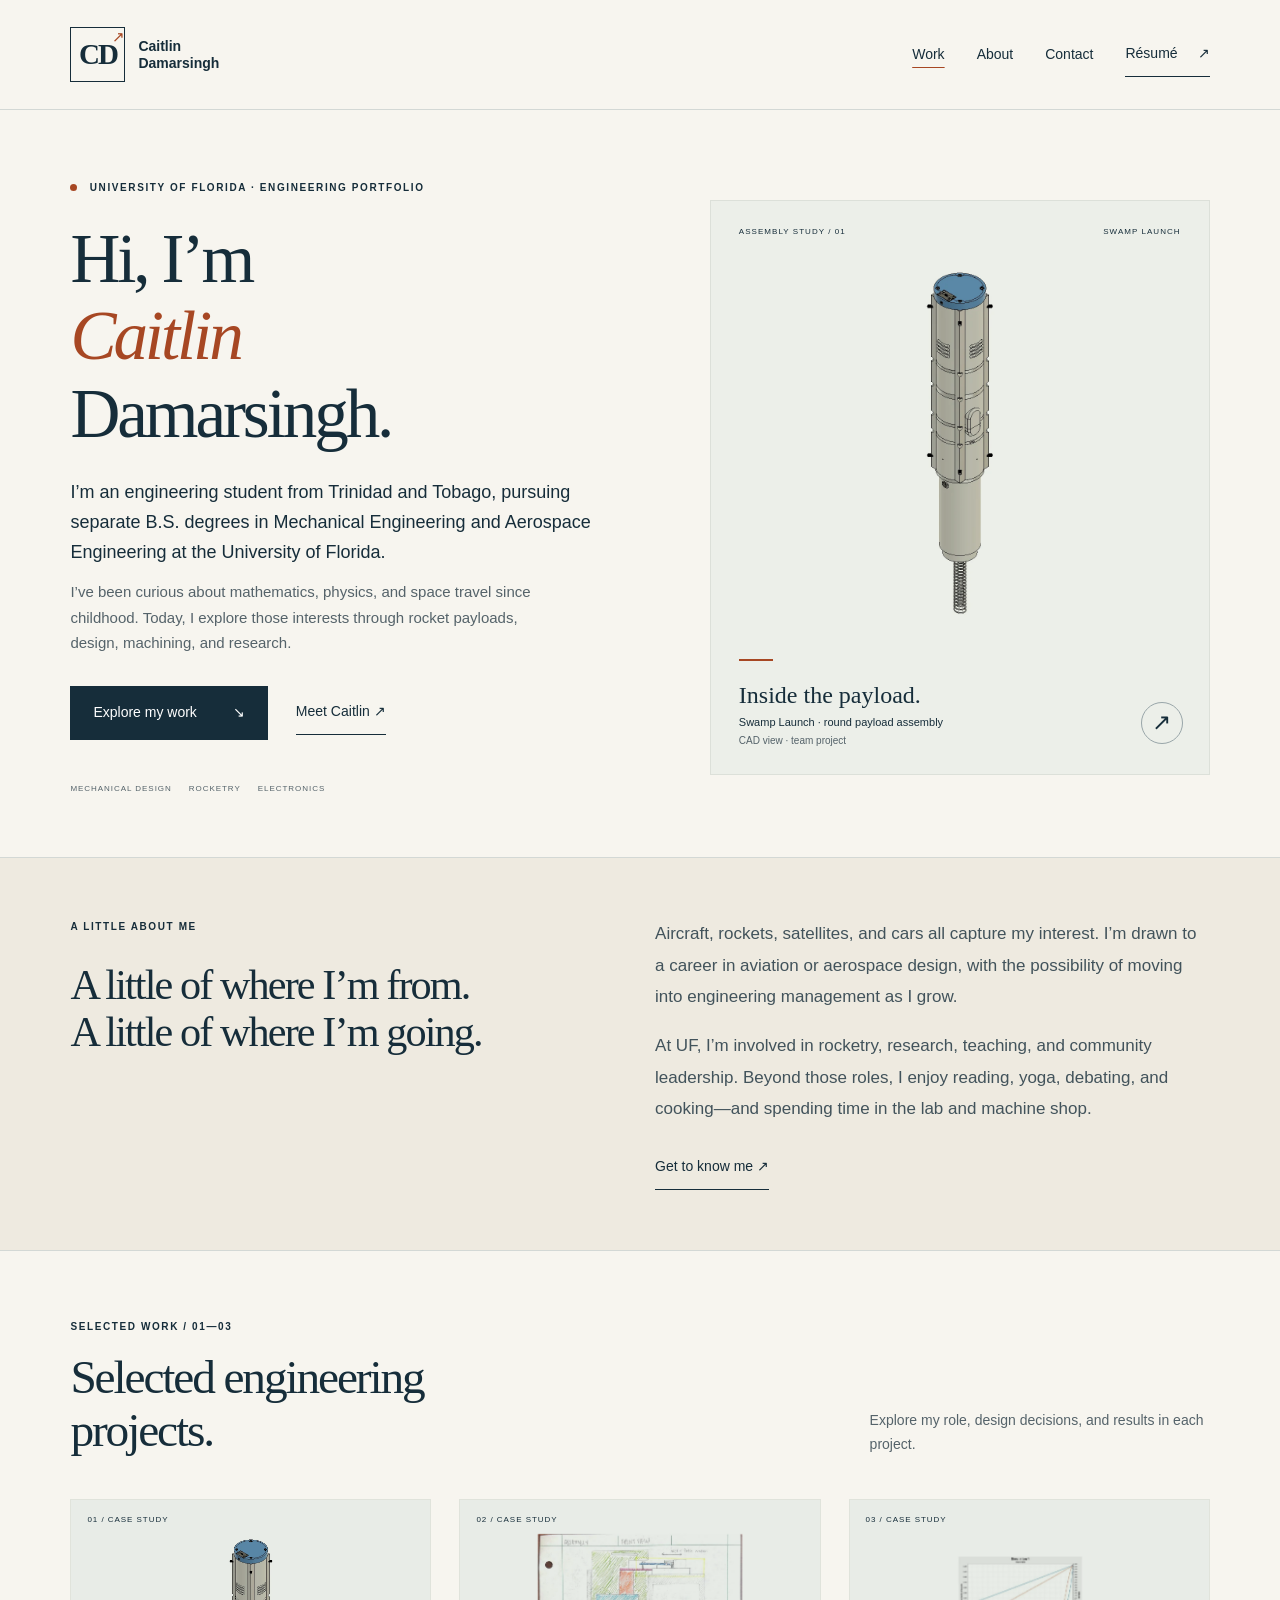
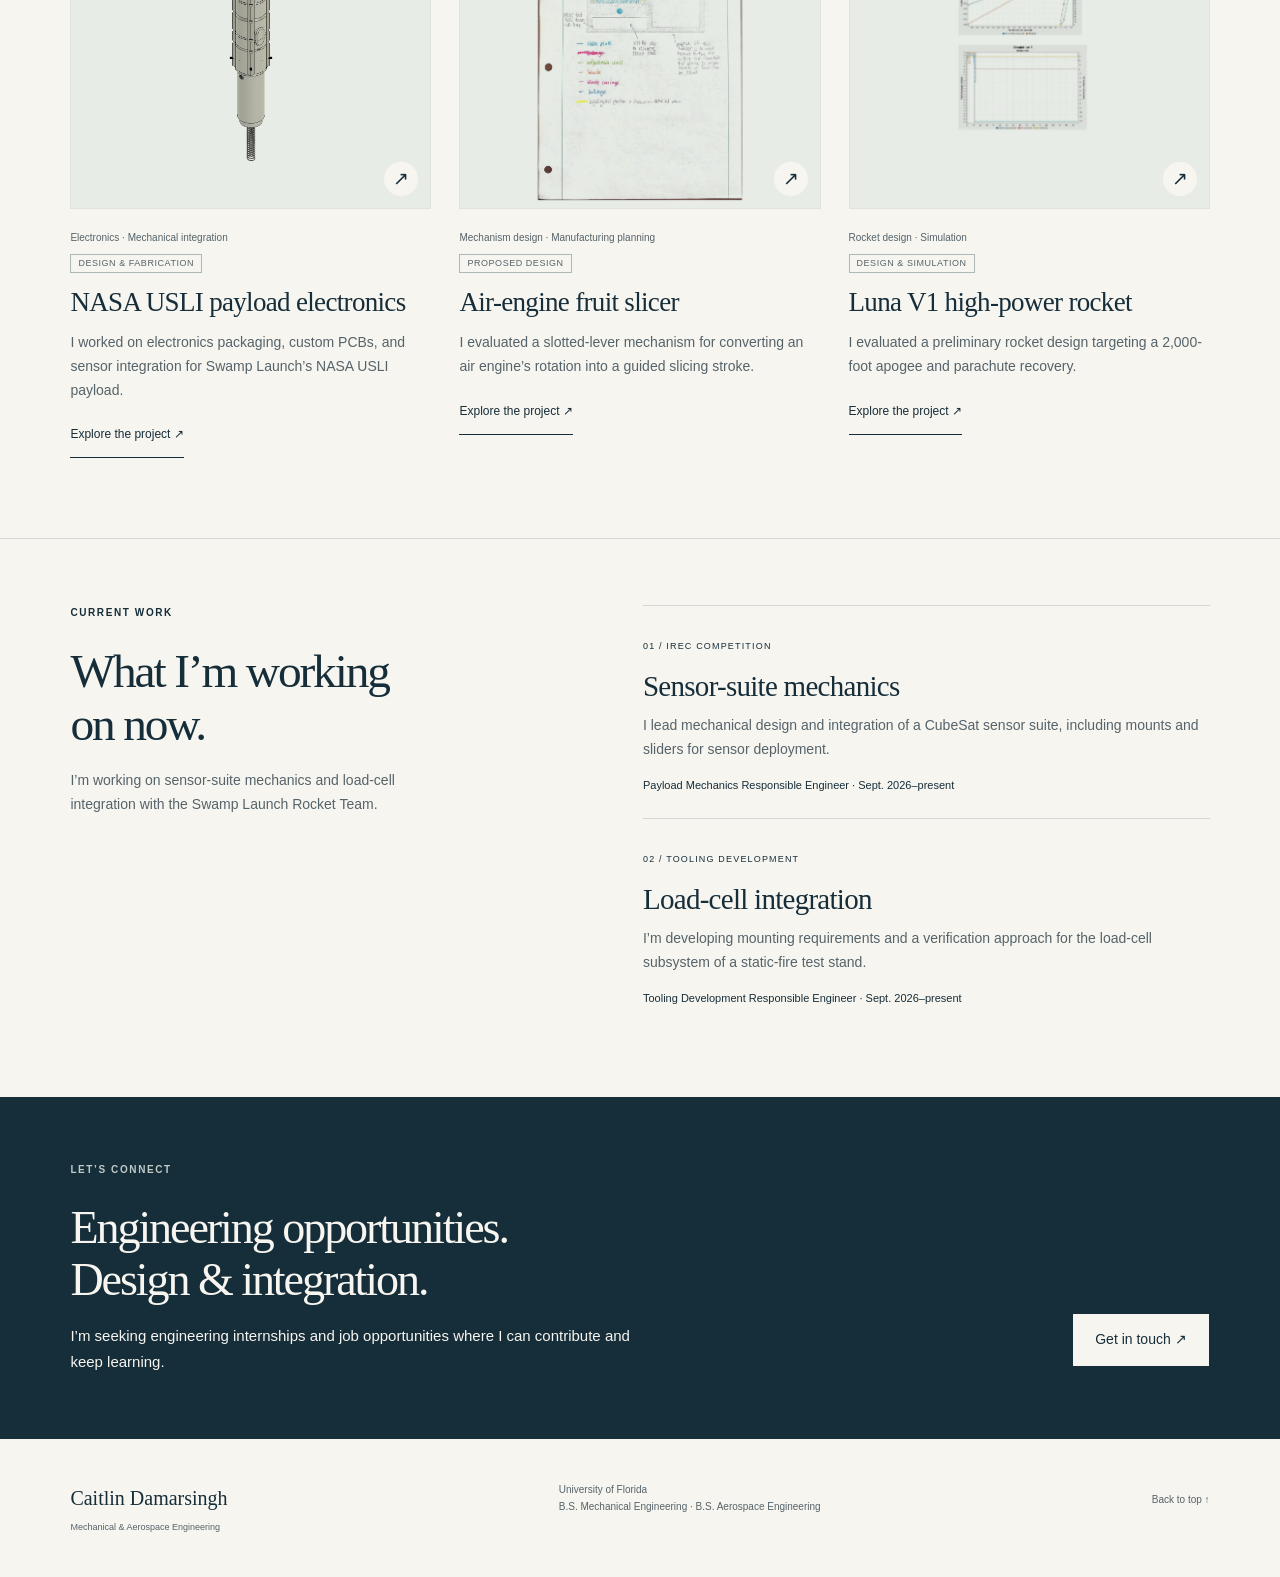
==== index.html @ f9fec730 "Publish Caitlin Damarsingh engineering portfolio" ====
<!doctype html><html lang="en"><head><meta charset="utf-8"><meta name="viewport" content="width=device-width,initial-scale=1"><meta name="description" content="Caitlin Damarsingh — University of Florida student pursuing separate B.S. degrees in Mechanical Engineering and Aerospace Engineering. Explore engineering projects and design work."><meta name="robots" content="index,follow"><title>Engineering portfolio · Caitlin Damarsingh</title><link rel="icon" href="favicon.svg" type="image/svg+xml"><link rel="stylesheet" href="styles.css"><script src="script.js" defer></script></head><body><a class="skip" href="#main">Skip to content</a><header><a class="brand" href="index.html" aria-label="Caitlin Damarsingh home"><span class="monogram">CD<span>↗</span></span><span>Caitlin<br>Damarsingh</span></a><nav aria-label="Main navigation"><a href="index.html#work" aria-current="page" >Work</a><a href="about.html" >About</a><a href="about.html#contact" >Contact</a><a class="nav-resume" href="resume.html">Résumé <span aria-hidden="true">↗</span></a></nav></header><main id="main"><section class="hero" id="top"><div class="hero-copy"><p class="eyebrow"><span class="orange-dot"></span> UNIVERSITY OF FLORIDA · ENGINEERING PORTFOLIO</p><h1>Hi, I’m<br><em>Caitlin</em><br>Damarsingh.</h1><p class="intro">I’m an engineering student from Trinidad and Tobago, pursuing separate B.S. degrees in Mechanical Engineering and Aerospace Engineering at the University of Florida.</p><p class="hero-sub">I’ve been curious about mathematics, physics, and space travel since childhood. Today, I explore those interests through rocket payloads, design, machining, and research.</p><div class="actions"><a class="button" href="#work">Explore my work <span aria-hidden="true">↘</span></a><a class="text-link" href="about.html">Meet Caitlin ↗</a></div><div class="hero-tags"><span>MECHANICAL DESIGN</span><span>ROCKETRY</span><span>ELECTRONICS</span></div></div><figure class="hero-figure"><div class="figure-heading"><span>ASSEMBLY STUDY / 01</span><span>SWAMP LAUNCH</span></div><img src="assets/payload.webp" alt="CAD view of Swamp Launch’s round payload assembly" class="" loading="eager" decoding="async"><figcaption><span class="figure-rule"></span><strong>Inside the payload.</strong><br>Swamp Launch · round payload assembly<br><small>CAD view · team project</small></figcaption><a href="projects/payload-electronics.html" class="figure-link" aria-label="Explore payload electronics">↗</a></figure></section><section class="personal-intro"><div><p class="eyebrow">A LITTLE ABOUT ME</p><h2>A little of where I’m from.<br>A little of where I’m going.</h2></div><div><p>Aircraft, rockets, satellites, and cars all capture my interest. I’m drawn to a career in aviation or aerospace design, with the possibility of moving into engineering management as I grow.</p><p>At UF, I’m involved in rocketry, research, teaching, and community leadership. Beyond those roles, I enjoy reading, yoga, debating, and cooking—and spending time in the lab and machine shop.</p><a class="text-link" href="about.html">Get to know me ↗</a></div></section><section id="work" class="work-section"><div class="section-heading"><div><p class="eyebrow">SELECTED WORK / 01—03</p><h2>Selected engineering<br>projects.</h2></div><p>Explore my role, design decisions, and results in each project.</p></div><div class="project-grid"><article class="project-card"><a class="project-image payload-electronics" href="projects/payload-electronics.html"><img src="assets/payload.webp" alt="CAD view of Swamp Launch’s round payload assembly" class="" loading="lazy" decoding="async"><span class="image-index">01 / CASE STUDY</span><span class="circle-arrow" aria-hidden="true">↗</span></a><div class="card-meta"><span>Electronics · Mechanical integration</span><span class="status">Design &amp; fabrication</span></div><h3><a href="projects/payload-electronics.html">NASA USLI payload electronics</a></h3><p>I worked on electronics packaging, custom PCBs, and sensor integration for Swamp Launch’s NASA USLI payload.</p><a class="text-link" href="projects/payload-electronics.html">Explore the project <span aria-hidden="true">↗</span></a></article><article class="project-card"><a class="project-image fruit-slicer" href="projects/fruit-slicer.html"><img src="assets/slicer-concept.webp" alt="Color-annotated concept sketch of the proposed air-engine fruit slicer" class="" loading="lazy" decoding="async"><span class="image-index">02 / CASE STUDY</span><span class="circle-arrow" aria-hidden="true">↗</span></a><div class="card-meta"><span>Mechanism design · Manufacturing planning</span><span class="status">Proposed design</span></div><h3><a href="projects/fruit-slicer.html">Air-engine fruit slicer</a></h3><p>I evaluated a slotted-lever mechanism for converting an air engine’s rotation into a guided slicing stroke.</p><a class="text-link" href="projects/fruit-slicer.html">Explore the project <span aria-hidden="true">↗</span></a></article><article class="project-card"><a class="project-image luna" href="projects/luna.html"><img src="assets/luna-plots.webp" alt="OpenRocket plots showing predicted Luna V1 flight performance" class="" loading="lazy" decoding="async"><span class="image-index">03 / CASE STUDY</span><span class="circle-arrow" aria-hidden="true">↗</span></a><div class="card-meta"><span>Rocket design · Simulation</span><span class="status">Design &amp; simulation</span></div><h3><a href="projects/luna.html">Luna V1 high-power rocket</a></h3><p>I evaluated a preliminary rocket design targeting a 2,000-foot apogee and parachute recovery.</p><a class="text-link" href="projects/luna.html">Explore the project <span aria-hidden="true">↗</span></a></article></div></section><section class="ongoing"><div><p class="eyebrow">CURRENT WORK</p><h2>What I’m working<br>on now.</h2><p>I’m working on sensor-suite mechanics and load-cell integration with the Swamp Launch Rocket Team.</p></div><div class="ongoing-list"><article><span>01 / IREC COMPETITION</span><h3>Sensor-suite mechanics</h3><p>I lead mechanical design and integration of a CubeSat sensor suite, including mounts and sliders for sensor deployment.</p><small>Payload Mechanics Responsible Engineer · Sept. 2026–present</small></article><article><span>02 / TOOLING DEVELOPMENT</span><h3>Load-cell integration</h3><p>I’m developing mounting requirements and a verification approach for the load-cell subsystem of a static-fire test stand.</p><small>Tooling Development Responsible Engineer · Sept. 2026–present</small></article></div></section><section class="contact-band"><p class="eyebrow">LET’S CONNECT</p><h2>Engineering opportunities.<br>Design & integration.</h2><div><p>I’m seeking engineering internships and job opportunities where I can contribute and keep learning.</p><a class="button light" href="mailto:caitlindsingh@outlook.com">Get in touch ↗</a></div></section></main><footer><a class="brand-text" href="index.html">Caitlin Damarsingh<span>Mechanical & Aerospace Engineering</span></a><p>University of Florida<br>B.S. Mechanical Engineering · B.S. Aerospace Engineering</p><a href="#top" class="backtop">Back to top ↑</a></footer><dialog id="gallery-dialog" aria-labelledby="gallery-title"><div class="dialog-bar"><h2 id="gallery-title">Project image</h2><button type="button" id="close-gallery" aria-label="Close enlarged image">Close ×</button></div><img id="gallery-image" alt=""><p id="gallery-caption"></p></dialog></body></html>
---- styles.css ----
:root{--paper:#f7f5ef;--ink:#162d3a;--muted:#55636a;--line:#d3d8d5;--orange:#a74723;--white:#fff;--soft:#ecefe9;--serif:Georgia,'Times New Roman',serif;--sans:Arial,Helvetica,sans-serif}*{box-sizing:border-box}html{scroll-behavior:smooth;scroll-padding-top:28px}body{margin:0;background:var(--paper);color:var(--ink);font:16px/1.7 var(--sans)}a{color:inherit;text-decoration:none}a:hover{text-decoration:underline;text-underline-offset:5px}button{font:inherit;color:inherit;cursor:pointer}img{display:block;max-width:100%;height:auto}h1,h2,h3,p,figure{margin:0}h1,h2,h3{font-weight:400;line-height:1.12}h1,h2{font-family:var(--serif);letter-spacing:-.045em}h1{font-size:clamp(48px,5.4vw,82px)}h2{font-size:clamp(36px,3.7vw,54px)}h3{font-size:23px;letter-spacing:-.025em}p{margin-top:18px}em{font-weight:400;color:var(--orange)}section[id]{scroll-margin-top:26px}:focus-visible{outline:3px solid var(--orange);outline-offset:6px}.skip{position:fixed;top:-100px;left:16px;z-index:100;background:var(--ink);color:white;padding:12px 18px}.skip:focus{top:12px}.draft{background:var(--ink);color:#eef0ec;text-align:center;font-size:10px;letter-spacing:.12em;padding:6px 16px}.draft span{letter-spacing:.04em}header,footer,main>section,.case-layout,.project-cover,.next-project{max-width:1440px;margin-inline:auto}header{display:flex;justify-content:space-between;align-items:center;padding:27px 5.5%;border-bottom:1px solid var(--line);gap:20px}.brand{display:flex;align-items:center;gap:13px;line-height:1.2;font-size:14px;font-weight:600}.monogram{font-family:var(--serif);font-size:29px;letter-spacing:-2px;border:1px solid var(--ink);width:55px;height:55px;display:grid;place-content:center;position:relative}.monogram span{font:15px var(--sans);position:absolute;right:1px;top:0;color:var(--orange)}nav{display:flex;align-items:center;gap:32px;font-size:14px}nav a{min-height:44px;display:flex;align-items:center;gap:20px}nav [aria-current=page]{text-decoration:underline;text-decoration-color:var(--orange);text-underline-offset:8px}.nav-resume{border-bottom:1px solid var(--ink)}.hero{display:grid;grid-template-columns:1.12fr 1fr;gap:7%;padding:70px 5.5% 62px;align-items:center}.eyebrow{font:10px/1.6 var(--sans);letter-spacing:.16em;font-weight:700;margin:0 0 24px;text-transform:uppercase}.orange-dot{display:inline-block;width:7px;height:7px;background:var(--orange);border-radius:50%;margin-right:8px}.intro{font-size:18px;line-height:1.65;max-width:540px;margin-top:26px}.hero-sub{font-size:15px;color:var(--muted);max-width:480px;margin-top:12px}.actions{display:flex;align-items:center;gap:28px;margin-top:30px;flex-wrap:wrap}.button{display:inline-flex;justify-content:space-between;align-items:center;gap:36px;background:var(--ink);color:white;padding:14px 22px;font-size:14px;min-height:50px;border:1px solid var(--ink)}.button:hover{background:#294b5c;text-decoration:none}.text-link{font-size:14px;display:inline-block;min-height:44px;padding-block:10px;border-bottom:1px solid currentColor}.hero-tags{display:flex;gap:17px;flex-wrap:wrap;margin-top:42px;font-size:8px;letter-spacing:.12em;color:var(--muted)}.hero-figure{background:var(--soft);position:relative;padding:24px 28px 25px;border:1px solid #dce0d9}.figure-heading{display:flex;justify-content:space-between;font-size:8px;letter-spacing:.13em}.hero-figure img{height:400px;width:100%;object-fit:contain;mix-blend-mode:multiply;margin:10px 0}.hero-figure figcaption{font-size:11px;line-height:1.6}.hero-figure figcaption strong{font-family:var(--serif);font-size:24px;font-weight:400}.hero-figure small{font-size:10px;color:var(--muted)}.figure-rule{display:block;width:34px;border-top:2px solid var(--orange);margin:0 0 15px}.figure-link{position:absolute;bottom:30px;right:26px;border:1px solid #99a6a9;border-radius:50%;width:42px;height:42px;text-align:center;font-size:23px}.work-section{padding:68px 5.5% 80px;border-top:1px solid var(--line)}.section-heading{display:flex;justify-content:space-between;align-items:end;gap:40px;margin-bottom:42px}.section-heading>p{max-width:340px;color:var(--muted);font-size:14px}.section-heading .eyebrow{margin-bottom:16px}.project-grid{display:grid;grid-template-columns:repeat(3,minmax(0,1fr));gap:28px}.project-image{display:block;height:310px;position:relative;background:#e8ece7;overflow:hidden;border:1px solid #e0e3db}.project-image img{height:100%;width:100%;object-fit:contain;mix-blend-mode:multiply;padding:24px}.project-image.fruit-slicer img{padding:34px 35px 8px;object-position:50% 48%}.project-image.luna img{padding:35px}.image-index{position:absolute;top:13px;left:16px;font-size:8px;letter-spacing:.12em}.circle-arrow{position:absolute;bottom:12px;right:12px;background:var(--paper);border-radius:50%;width:34px;height:34px;display:grid;place-items:center;font-size:19px}.card-meta{display:flex;flex-direction:column;align-items:start;gap:8px;margin:20px 0 14px;font-size:10px;color:var(--muted)}.status{border:1px solid #aeb8b7;padding:1px 7px;font-size:9px;text-transform:uppercase;letter-spacing:.06em}.project-card h3{font-family:var(--serif);font-size:27px;line-height:1.15}.project-card p{font-size:14px;color:var(--muted);line-height:1.7;margin-top:13px}.project-card .text-link{margin-top:12px;font-size:12px}.ongoing{padding:66px 5.5%;border-top:1px solid var(--line);display:grid;grid-template-columns:1fr 1.3fr;gap:12%}.ongoing>div>p:last-child{max-width:350px;color:var(--muted);font-size:14px}.ongoing-list article{padding:24px 0;border-top:1px solid var(--line)}.ongoing-list article>span,.experience-grid article>span{font-size:9px;letter-spacing:.13em}.ongoing-list h3{margin-top:12px;font-family:var(--serif);font-size:29px}.ongoing-list p{font-size:14px;color:var(--muted);margin-top:12px}.ongoing-list small{display:block;margin-top:14px;font-size:11px}.contact-band{background:var(--ink);color:var(--paper);padding:65px 5.5%!important}.contact-band h2{font-size:clamp(34px,3.6vw,52px)}.contact-band>div{display:flex;justify-content:space-between;align-items:center;gap:30px}.contact-band p{max-width:590px;font-size:15px}.contact-band .eyebrow{font-size:10px;color:#c0cbc8}.button.light{background:var(--paper);color:var(--ink);white-space:nowrap}.button.secondary{background:transparent;color:var(--paper);border-color:var(--paper);margin-top:22px}.email-link{display:inline-block;font-size:clamp(17px,2.5vw,30px);margin-top:24px;text-decoration:underline;text-underline-offset:8px;overflow-wrap:anywhere}footer{padding:42px 5.5%;display:flex;justify-content:space-between;align-items:start;gap:25px;font-size:10px;color:var(--muted)}footer p{margin:0;line-height:1.7}.brand-text{font-family:var(--serif);font-size:20px;color:var(--ink)}.brand-text span{display:block;font:9px/1.6 var(--sans);margin-top:5px;color:var(--muted)}.backtop{padding:10px 0;white-space:nowrap}.project-intro{padding:45px 5.5% 42px}.project-intro>.text-link{margin-bottom:32px}.project-intro h1{max-width:900px}.project-deck{max-width:760px;font-size:21px;line-height:1.6}.project-facts{display:grid;grid-template-columns:1.3fr 1fr .8fr;gap:30px;margin-top:35px;padding-top:24px;border-top:1px solid var(--line)}.project-facts span{display:block;font-size:9px;letter-spacing:.14em;margin-bottom:7px}.project-facts strong{font-size:13px;font-weight:400}.project-cover{padding:0 5.5%}.project-cover img{width:100%;height:490px;object-fit:contain;background:#ecefe9;mix-blend-mode:multiply;padding:25px}.project-cover.fruit-slicer img,.project-cover.luna img{height:570px}.project-cover figcaption{font-size:11px;color:var(--muted);margin-top:12px;max-width:800px}.case-layout{display:grid;grid-template-columns:230px 1fr;gap:7%;padding:65px 5.5%}.case-nav{align-self:start;position:sticky;top:30px;display:flex;flex-direction:column;font-size:12px}.case-nav>span{font-size:9px;letter-spacing:.12em;margin-bottom:16px}.case-nav a{padding:10px 0;border-bottom:1px solid var(--line)}.case-content{max-width:800px;min-width:0}.case-content section{padding-bottom:42px;margin-bottom:35px;border-bottom:1px solid var(--line)}.case-content h2{font-size:39px}.case-content p{font-size:16px;color:#42535b}.case-content h3{margin-top:30px;font-size:20px}.review-note{font-size:12px;border-left:2px solid var(--orange);background:#efebe1;padding:16px 18px;margin-top:22px}.process-list{padding:0;list-style:none;margin-top:30px}.process-list li{display:flex;gap:22px;border-top:1px solid var(--line);padding:20px 0}.process-list li>span{font-size:12px;color:var(--orange);padding-top:5px}.process-list h3{margin:0;font-family:var(--serif);font-size:28px}.process-list p{margin-top:10px}.tool-list{padding:0;display:flex;flex-wrap:wrap;gap:9px;list-style:none}.tool-list li{border:1px solid #b7c0bf;font-size:12px;padding:4px 10px}.metrics{display:grid;grid-template-columns:1fr 1fr;gap:24px;margin:30px 0}.metrics>div{border-top:2px solid var(--orange);padding-top:15px}.metrics strong{display:block;font:45px/1.2 var(--serif);letter-spacing:-.04em}.metrics span{display:block;font-size:14px;margin-top:7px}.metrics small{display:block;font-size:10px;color:var(--muted);margin-top:5px}.gallery-section{padding:10px 5.5% 60px}.gallery-grid{display:grid;grid-template-columns:repeat(3,minmax(0,1fr));gap:25px}.gallery-grid:has(>.gallery-item:only-child){grid-template-columns:minmax(0,650px)}.image-button{display:block;width:100%;padding:25px 15px 12px;background:#ecefe9;border:1px solid var(--line)}.image-button img{height:300px;width:100%;object-fit:contain;mix-blend-mode:multiply}.image-button span{display:block;font-size:10px;text-align:right;margin-top:10px}.gallery-item figcaption{font-size:12px;padding-top:17px;line-height:1.6}.gallery-item figcaption strong{font-size:15px;font-weight:400;display:block}.gallery-item figcaption span{display:block;color:var(--muted);margin-top:5px}.model-note{margin-top:35px;border-top:1px solid var(--line);padding-top:24px}.model-note h3{font-size:18px}.model-note p{font-size:13px;color:var(--muted);max-width:750px;margin-top:10px}.source-section{padding:40px 5.5%;background:var(--soft);display:grid;grid-template-columns:1fr 1fr;gap:55px}.source-section h2{font-size:26px}.source-section p{font-size:12px;color:var(--muted)}.next-project{display:flex;justify-content:space-between;padding:30px 5.5%}.about-hero{padding:65px 5.5%}.about-columns{display:grid;grid-template-columns:1fr 1fr;gap:10%;margin-top:35px}.about-columns>div p:first-child{margin:0}.about-columns .project-deck{margin:0;font-size:24px;font-family:var(--serif)}.about-columns>div{font-size:15px;color:var(--muted)}.about-columns .text-link{margin-top:18px;color:var(--ink)}.about-details{border-top:1px solid var(--line);padding:55px 5.5%;display:grid;grid-template-columns:1fr 1fr;gap:10%}.about-details article{padding:18px 0;border-bottom:1px solid var(--line)}.about-details h3{font-family:var(--serif);font-size:28px}.about-details p{font-size:14px;color:var(--muted);margin-top:10px}.experience-section{padding:55px 5.5%;border-top:1px solid var(--line)}.experience-grid{display:grid;grid-template-columns:repeat(3,minmax(0,1fr));gap:40px;margin-top:40px}.experience-grid h3{font-family:var(--serif);font-size:29px;margin-top:15px}.experience-grid p{font-size:14px;color:var(--muted)}.resume-section{padding:70px 5.5%;min-height:60vh}.muted{color:#cbd3cf;font-size:12px!important}dialog{width:min(950px,94vw);max-height:94vh;border:1px solid var(--line);padding:22px;background:var(--paper);color:var(--ink)}dialog::backdrop{background:rgba(12,27,36,.8)}.dialog-bar{display:flex;justify-content:space-between;align-items:center;gap:18px}.dialog-bar h2{font-size:25px}.dialog-bar button{background:var(--ink);color:#fff;border:0;padding:10px 16px;min-height:44px}dialog>img{max-height:70vh;max-width:100%;object-fit:contain;margin:20px auto}dialog>p{font-size:13px}.image-button:hover{border-color:var(--orange)}body.modal-open{overflow:hidden}
@media(min-width:1600px){header,footer,main>section,.case-layout,.project-cover,.next-project{padding-left:75px;padding-right:75px}}@media(max-width:1050px){.hero{gap:4%;padding-top:45px}.hero h1{font-size:58px}.hero-figure{padding:20px}.hero-figure img{height:340px}.project-grid{gap:20px}.project-image{height:260px}.project-card h3{font-size:24px}.card-meta{min-height:58px}.case-layout{grid-template-columns:170px 1fr;gap:5%}.gallery-grid{gap:17px}.image-button img{height:230px}}@media(max-width:760px){header{padding:18px 6%;flex-wrap:wrap;gap:12px}.brand{font-size:12px}.monogram{width:43px;height:43px;font-size:25px}nav{width:100%;justify-content:space-between;gap:12px;font-size:12px}.draft{font-size:8px}.draft span{display:none}.hero{grid-template-columns:1fr;padding:35px 6% 40px;gap:35px}.hero h1{font-size:clamp(46px,10.8vw,70px)}.eyebrow{font-size:9px;letter-spacing:.1em;margin-bottom:18px}.intro{font-size:17px}.hero-tags{margin-top:26px;font-size:8px;gap:12px}.hero-figure img{height:320px}.hero-figure{padding:22px}.hero-figure figcaption{max-width:80%}.work-section{padding:40px 6%}.section-heading{display:block;margin-bottom:28px}.section-heading>p{margin-top:20px;max-width:none}.project-grid{grid-template-columns:1fr;gap:40px}.project-image{height:340px}.card-meta{min-height:0;flex-direction:row;flex-wrap:wrap;align-items:center;justify-content:space-between}.project-card h3{font-size:30px}.project-card p{font-size:15px}.ongoing{padding:40px 6%;grid-template-columns:1fr;gap:30px}.contact-band{padding:40px 6%!important}.contact-band>div{display:block}.contact-band .button{margin-top:25px}footer{padding:30px 6%;flex-wrap:wrap;gap:20px}footer>p{width:100%;order:3}.project-intro{padding:30px 6%}.project-intro h1{font-size:46px}.project-deck{font-size:18px}.project-facts{grid-template-columns:1fr;gap:18px}.project-cover{padding:0 6%}.project-cover img{height:380px}.project-cover.fruit-slicer img,.project-cover.luna img{height:450px}.case-layout{display:block;padding:35px 6%}.case-nav{position:static;display:flex;flex-direction:row;flex-wrap:wrap;gap:0 20px;margin-bottom:35px}.case-nav>span{width:100%;margin-bottom:5px}.case-nav a{font-size:11px}.case-content h2{font-size:34px}.case-content p{font-size:15px}.case-content section{padding-bottom:30px;margin-bottom:28px}.metrics{gap:18px}.metrics strong{font-size:36px}.metrics span{font-size:12px}.gallery-section{padding:0 6% 40px}.gallery-grid{grid-template-columns:1fr;gap:30px}.image-button img{height:330px}.source-section{grid-template-columns:1fr;gap:30px;padding:35px 6%}.next-project{padding:25px 6%;gap:20px;flex-wrap:wrap}.about-hero,.about-details,.experience-section{padding:40px 6%}.about-columns,.about-details{grid-template-columns:1fr;gap:30px}.about-columns .project-deck{font-size:23px}.experience-grid{grid-template-columns:1fr;gap:30px}.experience-grid article{border-top:1px solid var(--line);padding-top:20px}.resume-section{padding:40px 6%}.resume-section h1{font-size:44px}.dialog-bar h2{font-size:21px}}@media(prefers-reduced-motion:reduce){html{scroll-behavior:auto}*,*:before,*:after{animation:none!important;transition:none!important}}

/* Personal story sections */
.personal-intro,.personal-chapter{padding:60px 5.5%;display:grid;grid-template-columns:1fr 1.15fr;gap:9%;border-top:1px solid var(--line)}
.personal-intro{background:#eeeae0}.personal-intro>div>p:first-child,.narrative>p:first-child{margin-top:0}.personal-intro p,.narrative p{font-size:17px;line-height:1.85;color:#42535b}.personal-intro .eyebrow,.personal-chapter .eyebrow{font-size:10px;color:var(--ink)}.personal-intro .text-link,.narrative .text-link{margin-top:20px}.personal-chapter h2,.personal-intro h2{font-size:clamp(34px,3.3vw,48px)}.community-chapter{background:#ecefe9}.toolkit-intro{max-width:330px;font-size:14px;color:var(--muted)}.about-hero h1{max-width:1000px}
@media(max-width:760px){.personal-intro,.personal-chapter{padding:40px 6%;grid-template-columns:1fr;gap:24px}.personal-intro p,.narrative p{font-size:16px}.about-hero h1{font-size:45px}}

.interests-chapter{background:#eeeae0}.personal-interests{display:flex;flex-wrap:wrap;gap:10px 22px;list-style:none;padding:18px 0 0;margin:22px 0 0;border-top:1px solid #c7c8bd}.personal-interests li{font-size:12px;letter-spacing:.04em}.about-hero h1{font-size:clamp(42px,5.2vw,76px);max-width:1150px}.hero-copy{min-width:0}@media(max-width:380px){.hero h1{font-size:43px}.about-hero h1{font-size:39px}}
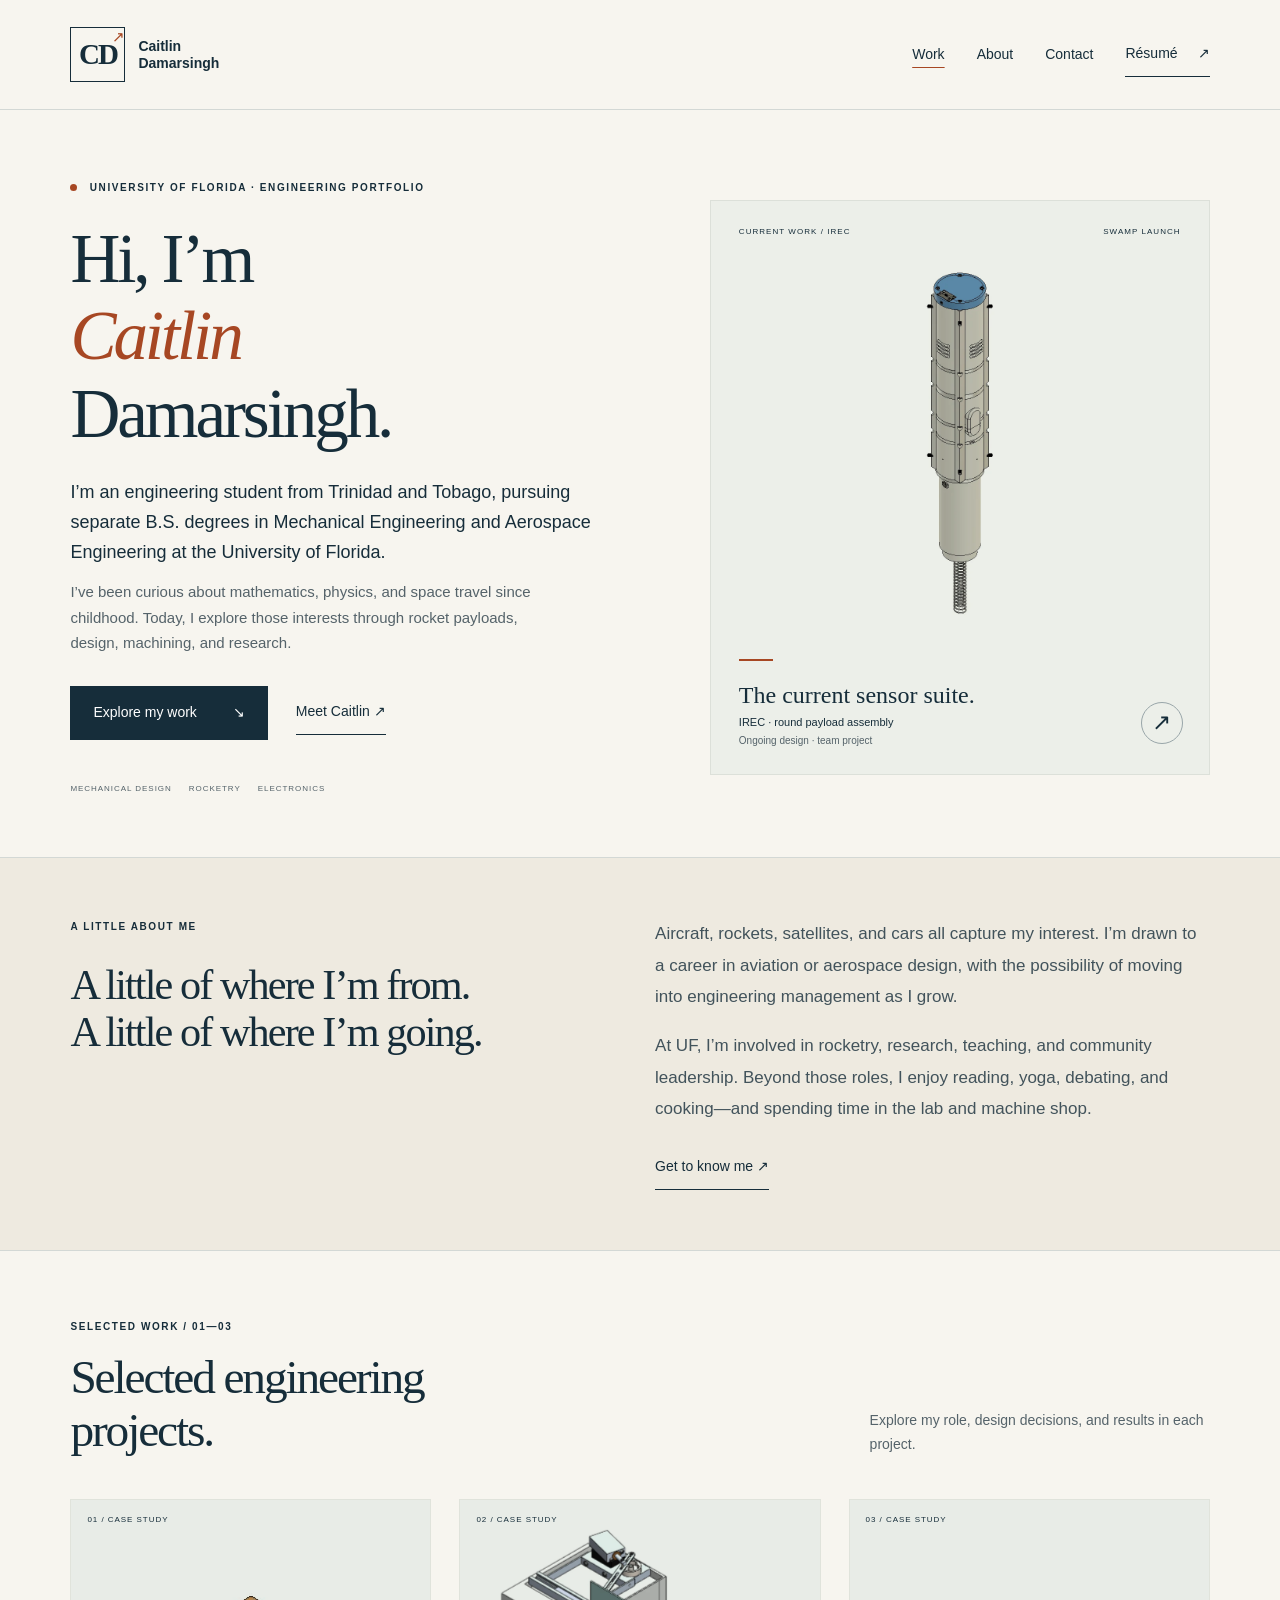
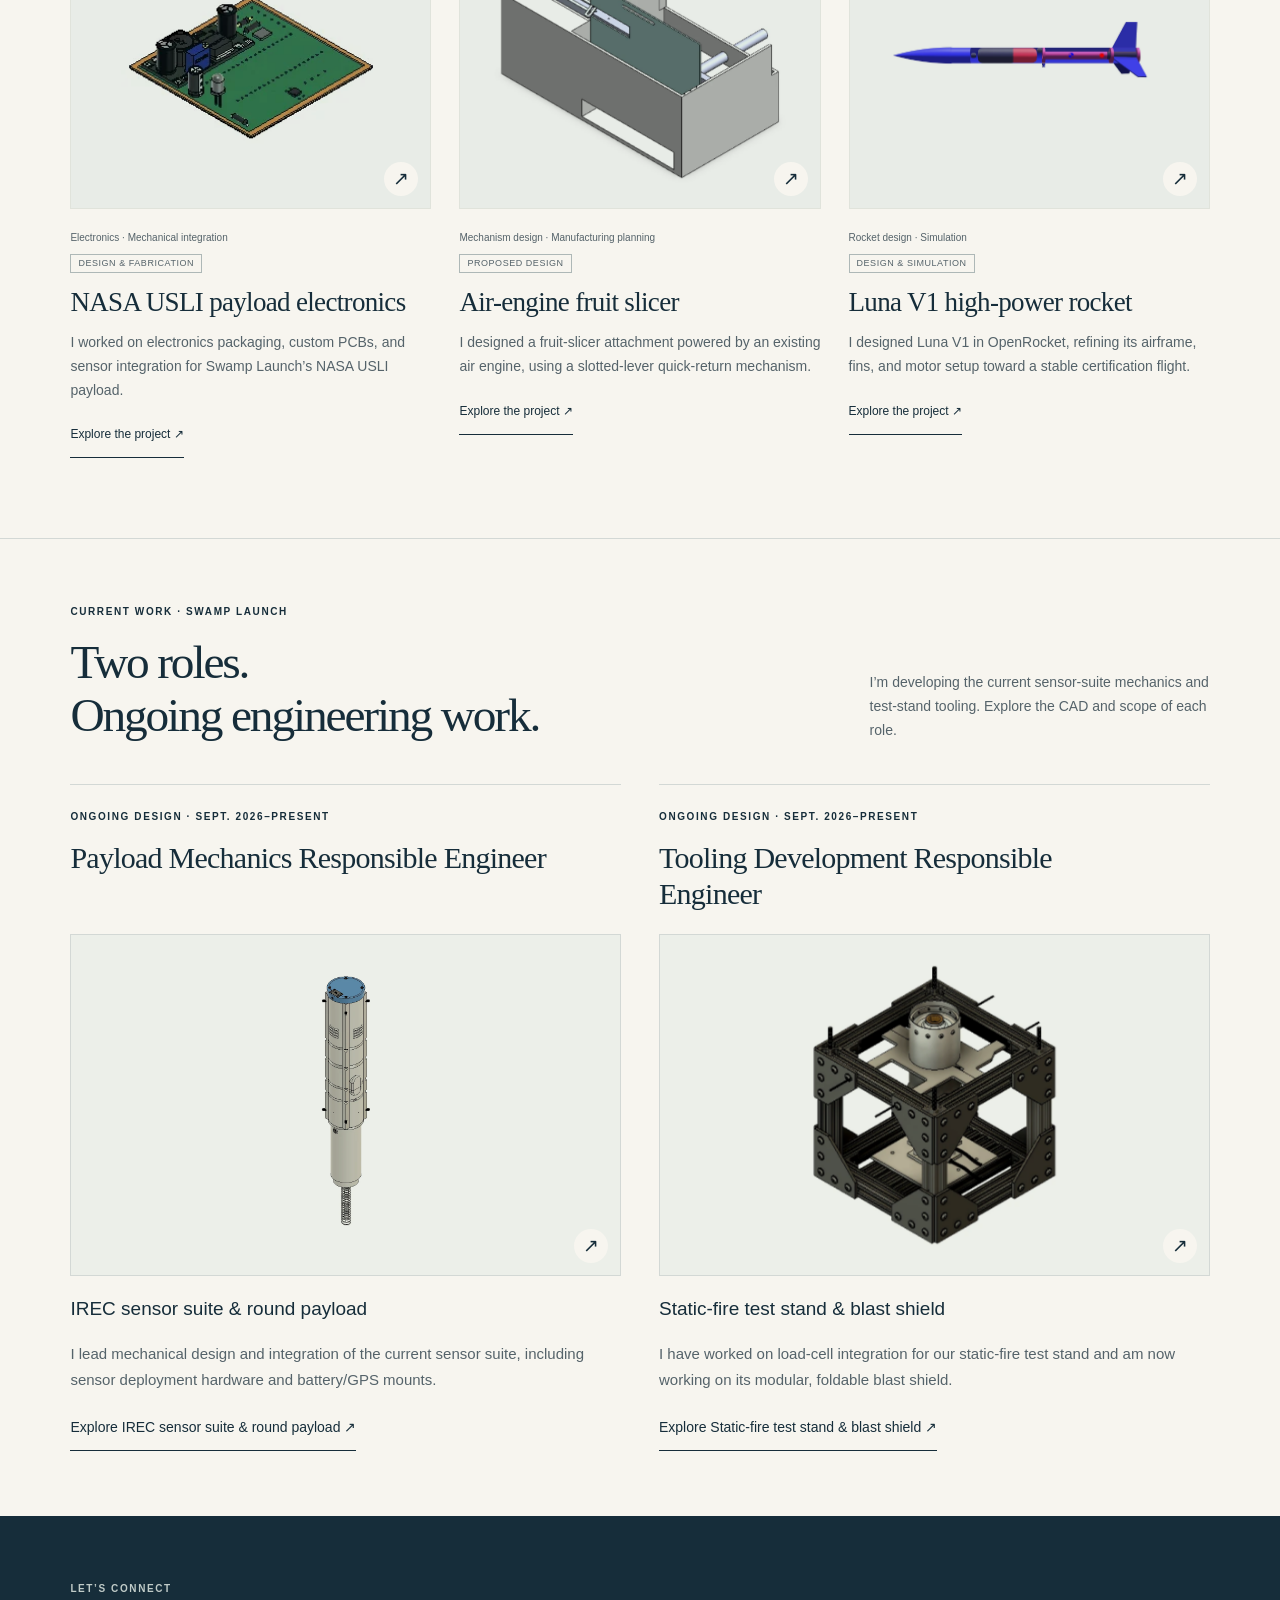
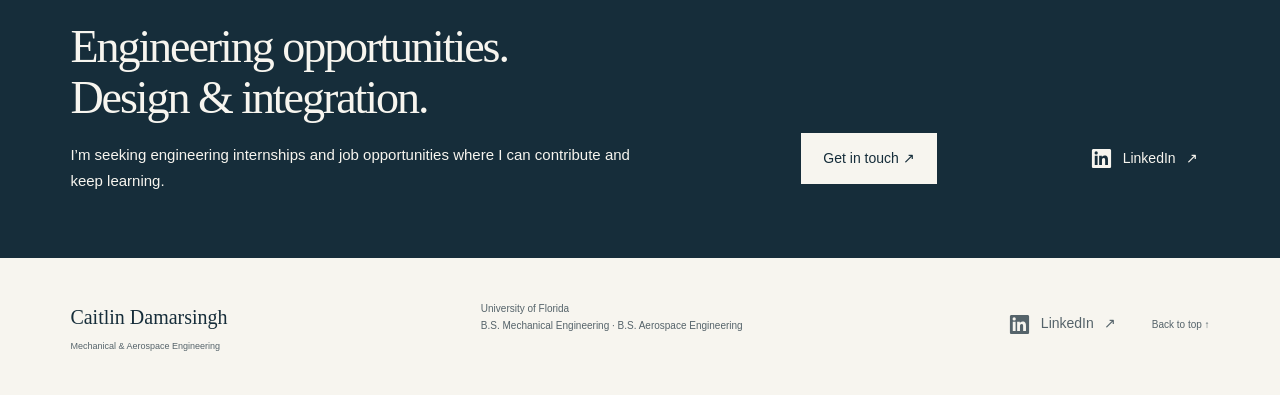
==== commit 81242270: "Update current roles, project covers and LinkedIn" ====
--- a/index.html
+++ b/index.html
@@ -1 +1 @@
-<!doctype html><html lang="en"><head><meta charset="utf-8"><meta name="viewport" content="width=device-width,initial-scale=1"><meta name="description" content="Caitlin Damarsingh — University of Florida student pursuing separate B.S. degrees in Mechanical Engineering and Aerospace Engineering. Explore engineering projects and design work."><meta name="robots" content="index,follow"><title>Engineering portfolio · Caitlin Damarsingh</title><link rel="icon" href="favicon.svg" type="image/svg+xml"><link rel="stylesheet" href="styles.css"><script src="script.js" defer></script></head><body><a class="skip" href="#main">Skip to content</a><header><a class="brand" href="index.html" aria-label="Caitlin Damarsingh home"><span class="monogram">CD<span>↗</span></span><span>Caitlin<br>Damarsingh</span></a><nav aria-label="Main navigation"><a href="index.html#work" aria-current="page" >Work</a><a href="about.html" >About</a><a href="about.html#contact" >Contact</a><a class="nav-resume" href="resume.html">Résumé <span aria-hidden="true">↗</span></a></nav></header><main id="main"><section class="hero" id="top"><div class="hero-copy"><p class="eyebrow"><span class="orange-dot"></span> UNIVERSITY OF FLORIDA · ENGINEERING PORTFOLIO</p><h1>Hi, I’m<br><em>Caitlin</em><br>Damarsingh.</h1><p class="intro">I’m an engineering student from Trinidad and Tobago, pursuing separate B.S. degrees in Mechanical Engineering and Aerospace Engineering at the University of Florida.</p><p class="hero-sub">I’ve been curious about mathematics, physics, and space travel since childhood. Today, I explore those interests through rocket payloads, design, machining, and research.</p><div class="actions"><a class="button" href="#work">Explore my work <span aria-hidden="true">↘</span></a><a class="text-link" href="about.html">Meet Caitlin ↗</a></div><div class="hero-tags"><span>MECHANICAL DESIGN</span><span>ROCKETRY</span><span>ELECTRONICS</span></div></div><figure class="hero-figure"><div class="figure-heading"><span>ASSEMBLY STUDY / 01</span><span>SWAMP LAUNCH</span></div><img src="assets/payload.webp" alt="CAD view of Swamp Launch’s round payload assembly" class="" loading="eager" decoding="async"><figcaption><span class="figure-rule"></span><strong>Inside the payload.</strong><br>Swamp Launch · round payload assembly<br><small>CAD view · team project</small></figcaption><a href="projects/payload-electronics.html" class="figure-link" aria-label="Explore payload electronics">↗</a></figure></section><section class="personal-intro"><div><p class="eyebrow">A LITTLE ABOUT ME</p><h2>A little of where I’m from.<br>A little of where I’m going.</h2></div><div><p>Aircraft, rockets, satellites, and cars all capture my interest. I’m drawn to a career in aviation or aerospace design, with the possibility of moving into engineering management as I grow.</p><p>At UF, I’m involved in rocketry, research, teaching, and community leadership. Beyond those roles, I enjoy reading, yoga, debating, and cooking—and spending time in the lab and machine shop.</p><a class="text-link" href="about.html">Get to know me ↗</a></div></section><section id="work" class="work-section"><div class="section-heading"><div><p class="eyebrow">SELECTED WORK / 01—03</p><h2>Selected engineering<br>projects.</h2></div><p>Explore my role, design decisions, and results in each project.</p></div><div class="project-grid"><article class="project-card"><a class="project-image payload-electronics" href="projects/payload-electronics.html"><img src="assets/payload.webp" alt="CAD view of Swamp Launch’s round payload assembly" class="" loading="lazy" decoding="async"><span class="image-index">01 / CASE STUDY</span><span class="circle-arrow" aria-hidden="true">↗</span></a><div class="card-meta"><span>Electronics · Mechanical integration</span><span class="status">Design &amp; fabrication</span></div><h3><a href="projects/payload-electronics.html">NASA USLI payload electronics</a></h3><p>I worked on electronics packaging, custom PCBs, and sensor integration for Swamp Launch’s NASA USLI payload.</p><a class="text-link" href="projects/payload-electronics.html">Explore the project <span aria-hidden="true">↗</span></a></article><article class="project-card"><a class="project-image fruit-slicer" href="projects/fruit-slicer.html"><img src="assets/slicer-concept.webp" alt="Color-annotated concept sketch of the proposed air-engine fruit slicer" class="" loading="lazy" decoding="async"><span class="image-index">02 / CASE STUDY</span><span class="circle-arrow" aria-hidden="true">↗</span></a><div class="card-meta"><span>Mechanism design · Manufacturing planning</span><span class="status">Proposed design</span></div><h3><a href="projects/fruit-slicer.html">Air-engine fruit slicer</a></h3><p>I evaluated a slotted-lever mechanism for converting an air engine’s rotation into a guided slicing stroke.</p><a class="text-link" href="projects/fruit-slicer.html">Explore the project <span aria-hidden="true">↗</span></a></article><article class="project-card"><a class="project-image luna" href="projects/luna.html"><img src="assets/luna-plots.webp" alt="OpenRocket plots showing predicted Luna V1 flight performance" class="" loading="lazy" decoding="async"><span class="image-index">03 / CASE STUDY</span><span class="circle-arrow" aria-hidden="true">↗</span></a><div class="card-meta"><span>Rocket design · Simulation</span><span class="status">Design &amp; simulation</span></div><h3><a href="projects/luna.html">Luna V1 high-power rocket</a></h3><p>I evaluated a preliminary rocket design targeting a 2,000-foot apogee and parachute recovery.</p><a class="text-link" href="projects/luna.html">Explore the project <span aria-hidden="true">↗</span></a></article></div></section><section class="ongoing"><div><p class="eyebrow">CURRENT WORK</p><h2>What I’m working<br>on now.</h2><p>I’m working on sensor-suite mechanics and load-cell integration with the Swamp Launch Rocket Team.</p></div><div class="ongoing-list"><article><span>01 / IREC COMPETITION</span><h3>Sensor-suite mechanics</h3><p>I lead mechanical design and integration of a CubeSat sensor suite, including mounts and sliders for sensor deployment.</p><small>Payload Mechanics Responsible Engineer · Sept. 2026–present</small></article><article><span>02 / TOOLING DEVELOPMENT</span><h3>Load-cell integration</h3><p>I’m developing mounting requirements and a verification approach for the load-cell subsystem of a static-fire test stand.</p><small>Tooling Development Responsible Engineer · Sept. 2026–present</small></article></div></section><section class="contact-band"><p class="eyebrow">LET’S CONNECT</p><h2>Engineering opportunities.<br>Design & integration.</h2><div><p>I’m seeking engineering internships and job opportunities where I can contribute and keep learning.</p><a class="button light" href="mailto:caitlindsingh@outlook.com">Get in touch ↗</a></div></section></main><footer><a class="brand-text" href="index.html">Caitlin Damarsingh<span>Mechanical & Aerospace Engineering</span></a><p>University of Florida<br>B.S. Mechanical Engineering · B.S. Aerospace Engineering</p><a href="#top" class="backtop">Back to top ↑</a></footer><dialog id="gallery-dialog" aria-labelledby="gallery-title"><div class="dialog-bar"><h2 id="gallery-title">Project image</h2><button type="button" id="close-gallery" aria-label="Close enlarged image">Close ×</button></div><img id="gallery-image" alt=""><p id="gallery-caption"></p></dialog></body></html>+<!doctype html><html lang="en"><head><meta charset="utf-8"><meta name="viewport" content="width=device-width,initial-scale=1"><meta name="description" content="Caitlin Damarsingh — University of Florida student pursuing separate B.S. degrees in Mechanical Engineering and Aerospace Engineering. Explore engineering projects and design work."><meta name="robots" content="index,follow"><title>Engineering portfolio · Caitlin Damarsingh</title><link rel="icon" href="favicon.svg" type="image/svg+xml"><link rel="stylesheet" href="styles.css"><script src="script.js" defer></script></head><body><a class="skip" href="#main">Skip to content</a><header><a class="brand" href="index.html" aria-label="Caitlin Damarsingh home"><span class="monogram">CD<span>↗</span></span><span>Caitlin<br>Damarsingh</span></a><nav aria-label="Main navigation"><a href="index.html#work" aria-current="page" >Work</a><a href="about.html" >About</a><a href="about.html#contact" >Contact</a><a class="nav-resume" href="resume.html">Résumé <span aria-hidden="true">↗</span></a></nav></header><main id="main"><section class="hero" id="top"><div class="hero-copy"><p class="eyebrow"><span class="orange-dot"></span> UNIVERSITY OF FLORIDA · ENGINEERING PORTFOLIO</p><h1>Hi, I’m<br><em>Caitlin</em><br>Damarsingh.</h1><p class="intro">I’m an engineering student from Trinidad and Tobago, pursuing separate B.S. degrees in Mechanical Engineering and Aerospace Engineering at the University of Florida.</p><p class="hero-sub">I’ve been curious about mathematics, physics, and space travel since childhood. Today, I explore those interests through rocket payloads, design, machining, and research.</p><div class="actions"><a class="button" href="#work">Explore my work <span aria-hidden="true">↘</span></a><a class="text-link" href="about.html">Meet Caitlin ↗</a></div><div class="hero-tags"><span>MECHANICAL DESIGN</span><span>ROCKETRY</span><span>ELECTRONICS</span></div></div><figure class="hero-figure"><div class="figure-heading"><span>CURRENT WORK / IREC</span><span>SWAMP LAUNCH</span></div><img src="assets/payload.webp" alt="CAD view of the current IREC round payload assembly" class="" loading="eager" decoding="async"><figcaption><span class="figure-rule"></span><strong>The current sensor suite.</strong><br>IREC · round payload assembly<br><small>Ongoing design · team project</small></figcaption><a href="projects/sensor-suite.html" class="figure-link" aria-label="Explore the current sensor suite">↗</a></figure></section><section class="personal-intro"><div><p class="eyebrow">A LITTLE ABOUT ME</p><h2>A little of where I’m from.<br>A little of where I’m going.</h2></div><div><p>Aircraft, rockets, satellites, and cars all capture my interest. I’m drawn to a career in aviation or aerospace design, with the possibility of moving into engineering management as I grow.</p><p>At UF, I’m involved in rocketry, research, teaching, and community leadership. Beyond those roles, I enjoy reading, yoga, debating, and cooking—and spending time in the lab and machine shop.</p><a class="text-link" href="about.html">Get to know me ↗</a></div></section><section id="work" class="work-section"><div class="section-heading"><div><p class="eyebrow">SELECTED WORK / 01—03</p><h2>Selected engineering<br>projects.</h2></div><p>Explore my role, design decisions, and results in each project.</p></div><div class="project-grid"><article class="project-card"><a class="project-image payload-electronics" href="projects/payload-electronics.html"><img src="assets/motor-sled.webp" alt="CAD view of my NASA USLI motor-side PCB sled" class="" loading="lazy" decoding="async"><span class="image-index">01 / CASE STUDY</span><span class="circle-arrow" aria-hidden="true">↗</span></a><div class="card-meta"><span>Electronics · Mechanical integration</span><span class="status">Design &amp; fabrication</span></div><h3><a href="projects/payload-electronics.html">NASA USLI payload electronics</a></h3><p>I worked on electronics packaging, custom PCBs, and sensor integration for Swamp Launch’s NASA USLI payload.</p><a class="text-link" href="projects/payload-electronics.html">Explore the project <span aria-hidden="true">↗</span></a></article><article class="project-card"><a class="project-image fruit-slicer" href="projects/fruit-slicer.html"><img src="assets/slicer-assembly.webp" alt="Isometric CAD view of my fruit-slicer attachment with the supplied air engine" class="" loading="lazy" decoding="async"><span class="image-index">02 / CASE STUDY</span><span class="circle-arrow" aria-hidden="true">↗</span></a><div class="card-meta"><span>Mechanism design · Manufacturing planning</span><span class="status">Proposed design</span></div><h3><a href="projects/fruit-slicer.html">Air-engine fruit slicer</a></h3><p>I designed a fruit-slicer attachment powered by an existing air engine, using a slotted-lever quick-return mechanism.</p><a class="text-link" href="projects/fruit-slicer.html">Explore the project <span aria-hidden="true">↗</span></a></article><article class="project-card"><a class="project-image luna" href="projects/luna.html"><img src="assets/luna-rocket.webp" alt="OpenRocket model view of Luna V1 with internal components visible" class="" loading="lazy" decoding="async"><span class="image-index">03 / CASE STUDY</span><span class="circle-arrow" aria-hidden="true">↗</span></a><div class="card-meta"><span>Rocket design · Simulation</span><span class="status">Design &amp; simulation</span></div><h3><a href="projects/luna.html">Luna V1 high-power rocket</a></h3><p>I designed Luna V1 in OpenRocket, refining its airframe, fins, and motor setup toward a stable certification flight.</p><a class="text-link" href="projects/luna.html">Explore the project <span aria-hidden="true">↗</span></a></article></div></section><section class="current-work" id="current-work"><div class="section-heading"><div><p class="eyebrow">CURRENT WORK · SWAMP LAUNCH</p><h2>Two roles.<br>Ongoing engineering work.</h2></div><p>I’m developing the current sensor-suite mechanics and test-stand tooling. Explore the CAD and scope of each role.</p></div><div class="current-grid"><article class="current-card"><p class="eyebrow">Ongoing design · Sept. 2026–present</p><h3>Payload Mechanics Responsible Engineer</h3><a class="current-image sensor-suite" href="projects/sensor-suite.html"><img src="assets/payload.webp" alt="CAD view of the current IREC round payload assembly" class="" loading="lazy" decoding="async"><span class="circle-arrow" aria-hidden="true">↗</span></a><h4>IREC sensor suite &amp; round payload</h4><p>I lead mechanical design and integration of the current sensor suite, including sensor deployment hardware and battery/GPS mounts.</p><a class="text-link" href="projects/sensor-suite.html">Explore IREC sensor suite &amp; round payload ↗</a></article><article class="current-card"><p class="eyebrow">Ongoing design · Sept. 2026–present</p><h3>Tooling Development Responsible Engineer</h3><a class="current-image tooling-development" href="projects/tooling-development.html"><img src="assets/test-stand.webp" alt="CAD assembly of the rocket-motor static-fire test stand" class="" loading="lazy" decoding="async"><span class="circle-arrow" aria-hidden="true">↗</span></a><h4>Static-fire test stand &amp; blast shield</h4><p>I have worked on load-cell integration for our static-fire test stand and am now working on its modular, foldable blast shield.</p><a class="text-link" href="projects/tooling-development.html">Explore Static-fire test stand &amp; blast shield ↗</a></article></div></section><section class="contact-band"><p class="eyebrow">LET’S CONNECT</p><h2>Engineering opportunities.<br>Design & integration.</h2><div><p>I’m seeking engineering internships and job opportunities where I can contribute and keep learning.</p><a class="button light" href="mailto:caitlindsingh@outlook.com">Get in touch ↗</a><a class="linkedin-link" href="https://www.linkedin.com/in/caitlin-damarsingh-7864aa228/" target="_blank" rel="noopener noreferrer"><svg viewBox="0 0 24 24" aria-hidden="true" focusable="false"><path fill="currentColor" d="M20.45 2H3.55C2.69 2 2 2.68 2 3.52v16.96c0 .84.69 1.52 1.55 1.52h16.9c.86 0 1.55-.68 1.55-1.52V3.52c0-.84-.69-1.52-1.55-1.52ZM7.93 18.75H4.98V9.2h2.95v9.55ZM6.45 7.9a1.71 1.71 0 1 1 0-3.42 1.71 1.71 0 0 1 0 3.42Zm12.3 10.85h-2.94v-4.64c0-1.11-.02-2.53-1.54-2.53-1.54 0-1.78 1.2-1.78 2.45v4.72H9.55V9.2h2.82v1.3h.04c.39-.74 1.35-1.52 2.78-1.52 2.98 0 3.56 1.96 3.56 4.5v5.27Z"/></svg><span>LinkedIn</span><span aria-hidden="true">↗</span><span class="sr-only"> (opens in a new tab)</span></a></div></section></main><footer><a class="brand-text" href="index.html">Caitlin Damarsingh<span>Mechanical & Aerospace Engineering</span></a><p>University of Florida<br>B.S. Mechanical Engineering · B.S. Aerospace Engineering</p><div class="footer-links"><a class="linkedin-link" href="https://www.linkedin.com/in/caitlin-damarsingh-7864aa228/" target="_blank" rel="noopener noreferrer"><svg viewBox="0 0 24 24" aria-hidden="true" focusable="false"><path fill="currentColor" d="M20.45 2H3.55C2.69 2 2 2.68 2 3.52v16.96c0 .84.69 1.52 1.55 1.52h16.9c.86 0 1.55-.68 1.55-1.52V3.52c0-.84-.69-1.52-1.55-1.52ZM7.93 18.75H4.98V9.2h2.95v9.55ZM6.45 7.9a1.71 1.71 0 1 1 0-3.42 1.71 1.71 0 0 1 0 3.42Zm12.3 10.85h-2.94v-4.64c0-1.11-.02-2.53-1.54-2.53-1.54 0-1.78 1.2-1.78 2.45v4.72H9.55V9.2h2.82v1.3h.04c.39-.74 1.35-1.52 2.78-1.52 2.98 0 3.56 1.96 3.56 4.5v5.27Z"/></svg><span>LinkedIn</span><span aria-hidden="true">↗</span><span class="sr-only"> (opens in a new tab)</span></a><a href="#top" class="backtop">Back to top ↑</a></div></footer><dialog id="gallery-dialog" aria-labelledby="gallery-title"><div class="dialog-bar"><h2 id="gallery-title">Project image</h2><button type="button" id="close-gallery" aria-label="Close enlarged image">Close ×</button></div><img id="gallery-image" alt=""><p id="gallery-caption"></p></dialog></body></html>
--- a/styles.css
+++ b/styles.css
@@ -7,3 +7,8 @@
 @media(max-width:760px){.personal-intro,.personal-chapter{padding:40px 6%;grid-template-columns:1fr;gap:24px}.personal-intro p,.narrative p{font-size:16px}.about-hero h1{font-size:45px}}
 
 .interests-chapter{background:#eeeae0}.personal-interests{display:flex;flex-wrap:wrap;gap:10px 22px;list-style:none;padding:18px 0 0;margin:22px 0 0;border-top:1px solid #c7c8bd}.personal-interests li{font-size:12px;letter-spacing:.04em}.about-hero h1{font-size:clamp(42px,5.2vw,76px);max-width:1150px}.hero-copy{min-width:0}@media(max-width:380px){.hero h1{font-size:43px}.about-hero h1{font-size:39px}}
+
+/* Current project roles and accessible social links */
+.sr-only{position:absolute;width:1px;height:1px;padding:0;margin:-1px;overflow:hidden;clip:rect(0,0,0,0);white-space:nowrap;border:0}.linkedin-link{display:inline-flex;align-items:center;gap:10px;min-height:48px;padding:10px 12px;font-size:14px;line-height:1.4}.linkedin-link svg{width:23px;height:23px;flex:none}.footer-links{display:flex;align-items:center;gap:24px;flex-wrap:wrap}.contact-band>.linkedin-link{display:flex;width:fit-content;margin-top:20px}.contact-band>div{flex-wrap:wrap}.current-work{padding:65px 5.5%;border-top:1px solid var(--line)}.current-grid{display:grid;grid-template-columns:repeat(2,minmax(0,1fr));gap:38px}.current-card{min-width:0;border-top:1px solid var(--line);padding-top:24px}.current-card h3{font-family:var(--serif);font-size:30px;line-height:1.2;max-width:480px;min-height:72px}.current-card h4{font-size:19px;font-weight:400;margin:20px 0 0;line-height:1.4}.current-card>p:not(.eyebrow){font-size:15px;color:var(--muted)}.current-card .eyebrow{margin-bottom:15px}.current-image{display:block;position:relative;background:var(--soft);border:1px solid var(--line);margin-top:22px}.current-image img{width:100%;height:340px;object-fit:contain;padding:24px;mix-blend-mode:multiply}.current-card>.text-link{margin-top:14px}.project-cover.luna img{height:350px;padding:35px}.project-image.luna img{padding:20px}.project-cover.fruit-slicer img{height:520px}.project-cover.sensor-suite img{height:540px}.project-cover.tooling-development img{height:510px}.project-image.fruit-slicer img{padding:24px}.metrics:empty{display:none}@media(max-width:760px){.current-work{padding:40px 6%}.current-grid{grid-template-columns:1fr;gap:40px}.current-card h3{min-height:0;font-size:29px}.current-image img{height:330px}.footer-links{gap:12px;flex-wrap:wrap}.project-cover.luna img{height:240px;padding:12px}.project-cover.fruit-slicer img,.project-cover.tooling-development img{height:370px}.project-cover.sensor-suite img{height:440px}.contact-band>div>.linkedin-link{margin-top:16px}.current-card .text-link{max-width:100%}}
+
+.gallery-grid:has(>.gallery-item:nth-child(2):last-child){grid-template-columns:repeat(2,minmax(0,1fr))}@media(max-width:760px){.gallery-grid:has(>.gallery-item:nth-child(2):last-child){grid-template-columns:1fr}}
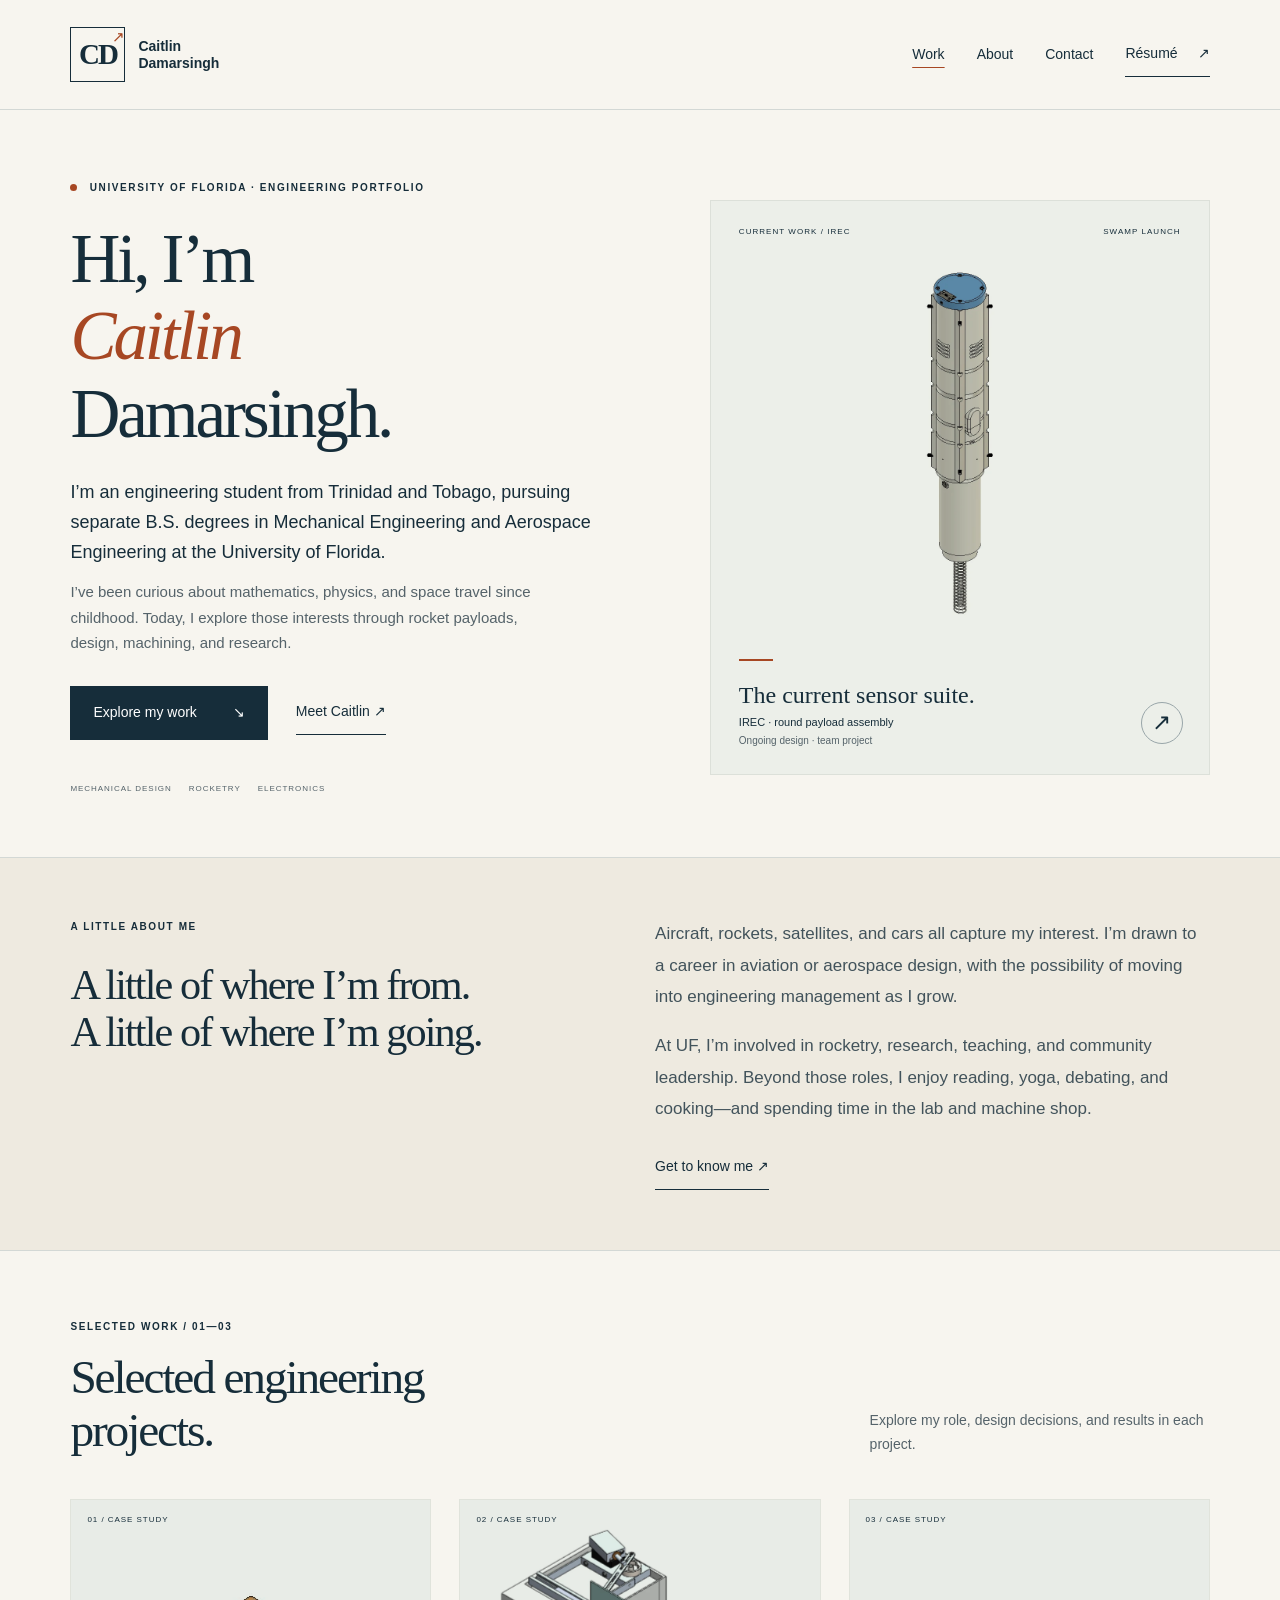
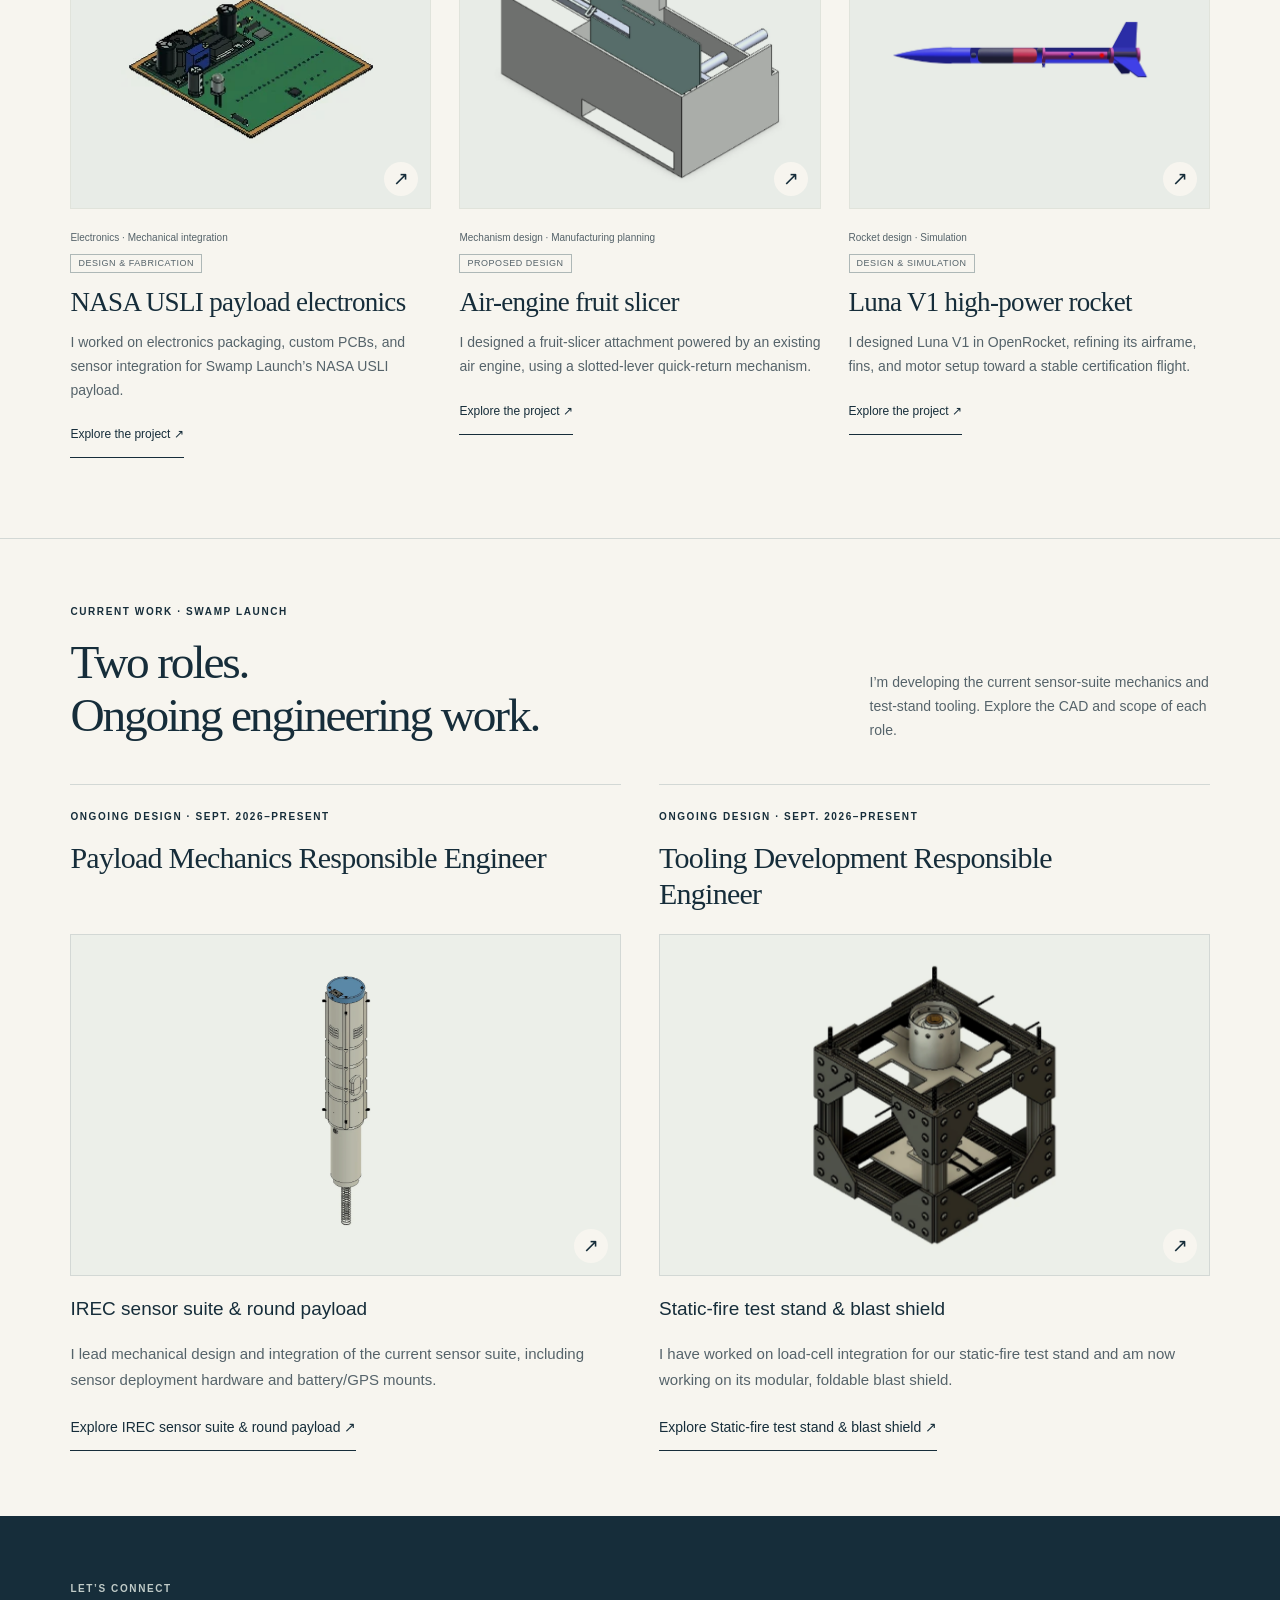
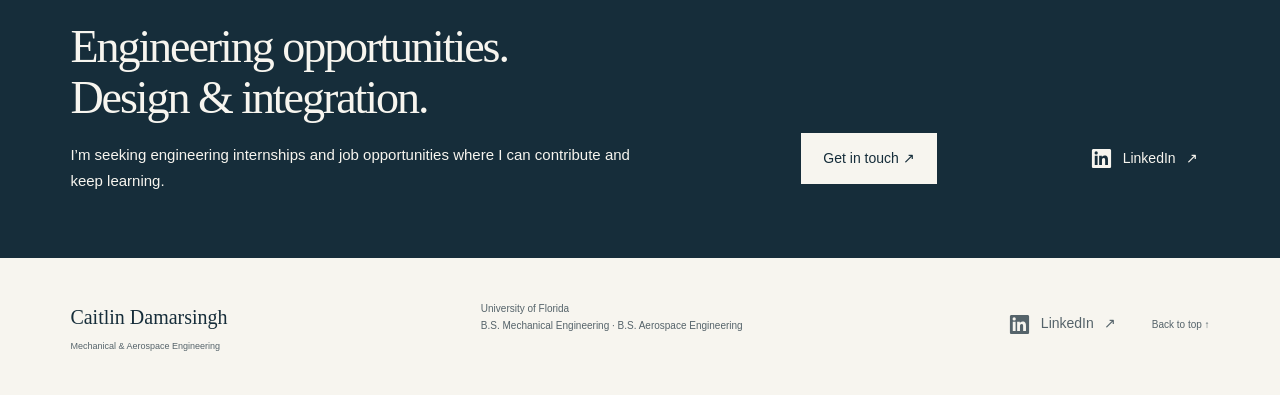
==== commit a582117f: "Refresh portfolio stylesheet version" ====
--- a/index.html
+++ b/index.html
@@ -1 +1 @@
-<!doctype html><html lang="en"><head><meta charset="utf-8"><meta name="viewport" content="width=device-width,initial-scale=1"><meta name="description" content="Caitlin Damarsingh — University of Florida student pursuing separate B.S. degrees in Mechanical Engineering and Aerospace Engineering. Explore engineering projects and design work."><meta name="robots" content="index,follow"><title>Engineering portfolio · Caitlin Damarsingh</title><link rel="icon" href="favicon.svg" type="image/svg+xml"><link rel="stylesheet" href="styles.css"><script src="script.js" defer></script></head><body><a class="skip" href="#main">Skip to content</a><header><a class="brand" href="index.html" aria-label="Caitlin Damarsingh home"><span class="monogram">CD<span>↗</span></span><span>Caitlin<br>Damarsingh</span></a><nav aria-label="Main navigation"><a href="index.html#work" aria-current="page" >Work</a><a href="about.html" >About</a><a href="about.html#contact" >Contact</a><a class="nav-resume" href="resume.html">Résumé <span aria-hidden="true">↗</span></a></nav></header><main id="main"><section class="hero" id="top"><div class="hero-copy"><p class="eyebrow"><span class="orange-dot"></span> UNIVERSITY OF FLORIDA · ENGINEERING PORTFOLIO</p><h1>Hi, I’m<br><em>Caitlin</em><br>Damarsingh.</h1><p class="intro">I’m an engineering student from Trinidad and Tobago, pursuing separate B.S. degrees in Mechanical Engineering and Aerospace Engineering at the University of Florida.</p><p class="hero-sub">I’ve been curious about mathematics, physics, and space travel since childhood. Today, I explore those interests through rocket payloads, design, machining, and research.</p><div class="actions"><a class="button" href="#work">Explore my work <span aria-hidden="true">↘</span></a><a class="text-link" href="about.html">Meet Caitlin ↗</a></div><div class="hero-tags"><span>MECHANICAL DESIGN</span><span>ROCKETRY</span><span>ELECTRONICS</span></div></div><figure class="hero-figure"><div class="figure-heading"><span>CURRENT WORK / IREC</span><span>SWAMP LAUNCH</span></div><img src="assets/payload.webp" alt="CAD view of the current IREC round payload assembly" class="" loading="eager" decoding="async"><figcaption><span class="figure-rule"></span><strong>The current sensor suite.</strong><br>IREC · round payload assembly<br><small>Ongoing design · team project</small></figcaption><a href="projects/sensor-suite.html" class="figure-link" aria-label="Explore the current sensor suite">↗</a></figure></section><section class="personal-intro"><div><p class="eyebrow">A LITTLE ABOUT ME</p><h2>A little of where I’m from.<br>A little of where I’m going.</h2></div><div><p>Aircraft, rockets, satellites, and cars all capture my interest. I’m drawn to a career in aviation or aerospace design, with the possibility of moving into engineering management as I grow.</p><p>At UF, I’m involved in rocketry, research, teaching, and community leadership. Beyond those roles, I enjoy reading, yoga, debating, and cooking—and spending time in the lab and machine shop.</p><a class="text-link" href="about.html">Get to know me ↗</a></div></section><section id="work" class="work-section"><div class="section-heading"><div><p class="eyebrow">SELECTED WORK / 01—03</p><h2>Selected engineering<br>projects.</h2></div><p>Explore my role, design decisions, and results in each project.</p></div><div class="project-grid"><article class="project-card"><a class="project-image payload-electronics" href="projects/payload-electronics.html"><img src="assets/motor-sled.webp" alt="CAD view of my NASA USLI motor-side PCB sled" class="" loading="lazy" decoding="async"><span class="image-index">01 / CASE STUDY</span><span class="circle-arrow" aria-hidden="true">↗</span></a><div class="card-meta"><span>Electronics · Mechanical integration</span><span class="status">Design &amp; fabrication</span></div><h3><a href="projects/payload-electronics.html">NASA USLI payload electronics</a></h3><p>I worked on electronics packaging, custom PCBs, and sensor integration for Swamp Launch’s NASA USLI payload.</p><a class="text-link" href="projects/payload-electronics.html">Explore the project <span aria-hidden="true">↗</span></a></article><article class="project-card"><a class="project-image fruit-slicer" href="projects/fruit-slicer.html"><img src="assets/slicer-assembly.webp" alt="Isometric CAD view of my fruit-slicer attachment with the supplied air engine" class="" loading="lazy" decoding="async"><span class="image-index">02 / CASE STUDY</span><span class="circle-arrow" aria-hidden="true">↗</span></a><div class="card-meta"><span>Mechanism design · Manufacturing planning</span><span class="status">Proposed design</span></div><h3><a href="projects/fruit-slicer.html">Air-engine fruit slicer</a></h3><p>I designed a fruit-slicer attachment powered by an existing air engine, using a slotted-lever quick-return mechanism.</p><a class="text-link" href="projects/fruit-slicer.html">Explore the project <span aria-hidden="true">↗</span></a></article><article class="project-card"><a class="project-image luna" href="projects/luna.html"><img src="assets/luna-rocket.webp" alt="OpenRocket model view of Luna V1 with internal components visible" class="" loading="lazy" decoding="async"><span class="image-index">03 / CASE STUDY</span><span class="circle-arrow" aria-hidden="true">↗</span></a><div class="card-meta"><span>Rocket design · Simulation</span><span class="status">Design &amp; simulation</span></div><h3><a href="projects/luna.html">Luna V1 high-power rocket</a></h3><p>I designed Luna V1 in OpenRocket, refining its airframe, fins, and motor setup toward a stable certification flight.</p><a class="text-link" href="projects/luna.html">Explore the project <span aria-hidden="true">↗</span></a></article></div></section><section class="current-work" id="current-work"><div class="section-heading"><div><p class="eyebrow">CURRENT WORK · SWAMP LAUNCH</p><h2>Two roles.<br>Ongoing engineering work.</h2></div><p>I’m developing the current sensor-suite mechanics and test-stand tooling. Explore the CAD and scope of each role.</p></div><div class="current-grid"><article class="current-card"><p class="eyebrow">Ongoing design · Sept. 2026–present</p><h3>Payload Mechanics Responsible Engineer</h3><a class="current-image sensor-suite" href="projects/sensor-suite.html"><img src="assets/payload.webp" alt="CAD view of the current IREC round payload assembly" class="" loading="lazy" decoding="async"><span class="circle-arrow" aria-hidden="true">↗</span></a><h4>IREC sensor suite &amp; round payload</h4><p>I lead mechanical design and integration of the current sensor suite, including sensor deployment hardware and battery/GPS mounts.</p><a class="text-link" href="projects/sensor-suite.html">Explore IREC sensor suite &amp; round payload ↗</a></article><article class="current-card"><p class="eyebrow">Ongoing design · Sept. 2026–present</p><h3>Tooling Development Responsible Engineer</h3><a class="current-image tooling-development" href="projects/tooling-development.html"><img src="assets/test-stand.webp" alt="CAD assembly of the rocket-motor static-fire test stand" class="" loading="lazy" decoding="async"><span class="circle-arrow" aria-hidden="true">↗</span></a><h4>Static-fire test stand &amp; blast shield</h4><p>I have worked on load-cell integration for our static-fire test stand and am now working on its modular, foldable blast shield.</p><a class="text-link" href="projects/tooling-development.html">Explore Static-fire test stand &amp; blast shield ↗</a></article></div></section><section class="contact-band"><p class="eyebrow">LET’S CONNECT</p><h2>Engineering opportunities.<br>Design & integration.</h2><div><p>I’m seeking engineering internships and job opportunities where I can contribute and keep learning.</p><a class="button light" href="mailto:caitlindsingh@outlook.com">Get in touch ↗</a><a class="linkedin-link" href="https://www.linkedin.com/in/caitlin-damarsingh-7864aa228/" target="_blank" rel="noopener noreferrer"><svg viewBox="0 0 24 24" aria-hidden="true" focusable="false"><path fill="currentColor" d="M20.45 2H3.55C2.69 2 2 2.68 2 3.52v16.96c0 .84.69 1.52 1.55 1.52h16.9c.86 0 1.55-.68 1.55-1.52V3.52c0-.84-.69-1.52-1.55-1.52ZM7.93 18.75H4.98V9.2h2.95v9.55ZM6.45 7.9a1.71 1.71 0 1 1 0-3.42 1.71 1.71 0 0 1 0 3.42Zm12.3 10.85h-2.94v-4.64c0-1.11-.02-2.53-1.54-2.53-1.54 0-1.78 1.2-1.78 2.45v4.72H9.55V9.2h2.82v1.3h.04c.39-.74 1.35-1.52 2.78-1.52 2.98 0 3.56 1.96 3.56 4.5v5.27Z"/></svg><span>LinkedIn</span><span aria-hidden="true">↗</span><span class="sr-only"> (opens in a new tab)</span></a></div></section></main><footer><a class="brand-text" href="index.html">Caitlin Damarsingh<span>Mechanical & Aerospace Engineering</span></a><p>University of Florida<br>B.S. Mechanical Engineering · B.S. Aerospace Engineering</p><div class="footer-links"><a class="linkedin-link" href="https://www.linkedin.com/in/caitlin-damarsingh-7864aa228/" target="_blank" rel="noopener noreferrer"><svg viewBox="0 0 24 24" aria-hidden="true" focusable="false"><path fill="currentColor" d="M20.45 2H3.55C2.69 2 2 2.68 2 3.52v16.96c0 .84.69 1.52 1.55 1.52h16.9c.86 0 1.55-.68 1.55-1.52V3.52c0-.84-.69-1.52-1.55-1.52ZM7.93 18.75H4.98V9.2h2.95v9.55ZM6.45 7.9a1.71 1.71 0 1 1 0-3.42 1.71 1.71 0 0 1 0 3.42Zm12.3 10.85h-2.94v-4.64c0-1.11-.02-2.53-1.54-2.53-1.54 0-1.78 1.2-1.78 2.45v4.72H9.55V9.2h2.82v1.3h.04c.39-.74 1.35-1.52 2.78-1.52 2.98 0 3.56 1.96 3.56 4.5v5.27Z"/></svg><span>LinkedIn</span><span aria-hidden="true">↗</span><span class="sr-only"> (opens in a new tab)</span></a><a href="#top" class="backtop">Back to top ↑</a></div></footer><dialog id="gallery-dialog" aria-labelledby="gallery-title"><div class="dialog-bar"><h2 id="gallery-title">Project image</h2><button type="button" id="close-gallery" aria-label="Close enlarged image">Close ×</button></div><img id="gallery-image" alt=""><p id="gallery-caption"></p></dialog></body></html>+<!doctype html><html lang="en"><head><meta charset="utf-8"><meta name="viewport" content="width=device-width,initial-scale=1"><meta name="description" content="Caitlin Damarsingh — University of Florida student pursuing separate B.S. degrees in Mechanical Engineering and Aerospace Engineering. Explore engineering projects and design work."><meta name="robots" content="index,follow"><title>Engineering portfolio · Caitlin Damarsingh</title><link rel="icon" href="favicon.svg" type="image/svg+xml"><link rel="stylesheet" href="styles.css?v=561b75b8e578"><script src="script.js" defer></script></head><body><a class="skip" href="#main">Skip to content</a><header><a class="brand" href="index.html" aria-label="Caitlin Damarsingh home"><span class="monogram">CD<span>↗</span></span><span>Caitlin<br>Damarsingh</span></a><nav aria-label="Main navigation"><a href="index.html#work" aria-current="page" >Work</a><a href="about.html" >About</a><a href="about.html#contact" >Contact</a><a class="nav-resume" href="resume.html">Résumé <span aria-hidden="true">↗</span></a></nav></header><main id="main"><section class="hero" id="top"><div class="hero-copy"><p class="eyebrow"><span class="orange-dot"></span> UNIVERSITY OF FLORIDA · ENGINEERING PORTFOLIO</p><h1>Hi, I’m<br><em>Caitlin</em><br>Damarsingh.</h1><p class="intro">I’m an engineering student from Trinidad and Tobago, pursuing separate B.S. degrees in Mechanical Engineering and Aerospace Engineering at the University of Florida.</p><p class="hero-sub">I’ve been curious about mathematics, physics, and space travel since childhood. Today, I explore those interests through rocket payloads, design, machining, and research.</p><div class="actions"><a class="button" href="#work">Explore my work <span aria-hidden="true">↘</span></a><a class="text-link" href="about.html">Meet Caitlin ↗</a></div><div class="hero-tags"><span>MECHANICAL DESIGN</span><span>ROCKETRY</span><span>ELECTRONICS</span></div></div><figure class="hero-figure"><div class="figure-heading"><span>CURRENT WORK / IREC</span><span>SWAMP LAUNCH</span></div><img src="assets/payload.webp" alt="CAD view of the current IREC round payload assembly" class="" loading="eager" decoding="async"><figcaption><span class="figure-rule"></span><strong>The current sensor suite.</strong><br>IREC · round payload assembly<br><small>Ongoing design · team project</small></figcaption><a href="projects/sensor-suite.html" class="figure-link" aria-label="Explore the current sensor suite">↗</a></figure></section><section class="personal-intro"><div><p class="eyebrow">A LITTLE ABOUT ME</p><h2>A little of where I’m from.<br>A little of where I’m going.</h2></div><div><p>Aircraft, rockets, satellites, and cars all capture my interest. I’m drawn to a career in aviation or aerospace design, with the possibility of moving into engineering management as I grow.</p><p>At UF, I’m involved in rocketry, research, teaching, and community leadership. Beyond those roles, I enjoy reading, yoga, debating, and cooking—and spending time in the lab and machine shop.</p><a class="text-link" href="about.html">Get to know me ↗</a></div></section><section id="work" class="work-section"><div class="section-heading"><div><p class="eyebrow">SELECTED WORK / 01—03</p><h2>Selected engineering<br>projects.</h2></div><p>Explore my role, design decisions, and results in each project.</p></div><div class="project-grid"><article class="project-card"><a class="project-image payload-electronics" href="projects/payload-electronics.html"><img src="assets/motor-sled.webp" alt="CAD view of my NASA USLI motor-side PCB sled" class="" loading="lazy" decoding="async"><span class="image-index">01 / CASE STUDY</span><span class="circle-arrow" aria-hidden="true">↗</span></a><div class="card-meta"><span>Electronics · Mechanical integration</span><span class="status">Design &amp; fabrication</span></div><h3><a href="projects/payload-electronics.html">NASA USLI payload electronics</a></h3><p>I worked on electronics packaging, custom PCBs, and sensor integration for Swamp Launch’s NASA USLI payload.</p><a class="text-link" href="projects/payload-electronics.html">Explore the project <span aria-hidden="true">↗</span></a></article><article class="project-card"><a class="project-image fruit-slicer" href="projects/fruit-slicer.html"><img src="assets/slicer-assembly.webp" alt="Isometric CAD view of my fruit-slicer attachment with the supplied air engine" class="" loading="lazy" decoding="async"><span class="image-index">02 / CASE STUDY</span><span class="circle-arrow" aria-hidden="true">↗</span></a><div class="card-meta"><span>Mechanism design · Manufacturing planning</span><span class="status">Proposed design</span></div><h3><a href="projects/fruit-slicer.html">Air-engine fruit slicer</a></h3><p>I designed a fruit-slicer attachment powered by an existing air engine, using a slotted-lever quick-return mechanism.</p><a class="text-link" href="projects/fruit-slicer.html">Explore the project <span aria-hidden="true">↗</span></a></article><article class="project-card"><a class="project-image luna" href="projects/luna.html"><img src="assets/luna-rocket.webp" alt="OpenRocket model view of Luna V1 with internal components visible" class="" loading="lazy" decoding="async"><span class="image-index">03 / CASE STUDY</span><span class="circle-arrow" aria-hidden="true">↗</span></a><div class="card-meta"><span>Rocket design · Simulation</span><span class="status">Design &amp; simulation</span></div><h3><a href="projects/luna.html">Luna V1 high-power rocket</a></h3><p>I designed Luna V1 in OpenRocket, refining its airframe, fins, and motor setup toward a stable certification flight.</p><a class="text-link" href="projects/luna.html">Explore the project <span aria-hidden="true">↗</span></a></article></div></section><section class="current-work" id="current-work"><div class="section-heading"><div><p class="eyebrow">CURRENT WORK · SWAMP LAUNCH</p><h2>Two roles.<br>Ongoing engineering work.</h2></div><p>I’m developing the current sensor-suite mechanics and test-stand tooling. Explore the CAD and scope of each role.</p></div><div class="current-grid"><article class="current-card"><p class="eyebrow">Ongoing design · Sept. 2026–present</p><h3>Payload Mechanics Responsible Engineer</h3><a class="current-image sensor-suite" href="projects/sensor-suite.html"><img src="assets/payload.webp" alt="CAD view of the current IREC round payload assembly" class="" loading="lazy" decoding="async"><span class="circle-arrow" aria-hidden="true">↗</span></a><h4>IREC sensor suite &amp; round payload</h4><p>I lead mechanical design and integration of the current sensor suite, including sensor deployment hardware and battery/GPS mounts.</p><a class="text-link" href="projects/sensor-suite.html">Explore IREC sensor suite &amp; round payload ↗</a></article><article class="current-card"><p class="eyebrow">Ongoing design · Sept. 2026–present</p><h3>Tooling Development Responsible Engineer</h3><a class="current-image tooling-development" href="projects/tooling-development.html"><img src="assets/test-stand.webp" alt="CAD assembly of the rocket-motor static-fire test stand" class="" loading="lazy" decoding="async"><span class="circle-arrow" aria-hidden="true">↗</span></a><h4>Static-fire test stand &amp; blast shield</h4><p>I have worked on load-cell integration for our static-fire test stand and am now working on its modular, foldable blast shield.</p><a class="text-link" href="projects/tooling-development.html">Explore Static-fire test stand &amp; blast shield ↗</a></article></div></section><section class="contact-band"><p class="eyebrow">LET’S CONNECT</p><h2>Engineering opportunities.<br>Design & integration.</h2><div><p>I’m seeking engineering internships and job opportunities where I can contribute and keep learning.</p><a class="button light" href="mailto:caitlindsingh@outlook.com">Get in touch ↗</a><a class="linkedin-link" href="https://www.linkedin.com/in/caitlin-damarsingh-7864aa228/" target="_blank" rel="noopener noreferrer"><svg viewBox="0 0 24 24" aria-hidden="true" focusable="false"><path fill="currentColor" d="M20.45 2H3.55C2.69 2 2 2.68 2 3.52v16.96c0 .84.69 1.52 1.55 1.52h16.9c.86 0 1.55-.68 1.55-1.52V3.52c0-.84-.69-1.52-1.55-1.52ZM7.93 18.75H4.98V9.2h2.95v9.55ZM6.45 7.9a1.71 1.71 0 1 1 0-3.42 1.71 1.71 0 0 1 0 3.42Zm12.3 10.85h-2.94v-4.64c0-1.11-.02-2.53-1.54-2.53-1.54 0-1.78 1.2-1.78 2.45v4.72H9.55V9.2h2.82v1.3h.04c.39-.74 1.35-1.52 2.78-1.52 2.98 0 3.56 1.96 3.56 4.5v5.27Z"/></svg><span>LinkedIn</span><span aria-hidden="true">↗</span><span class="sr-only"> (opens in a new tab)</span></a></div></section></main><footer><a class="brand-text" href="index.html">Caitlin Damarsingh<span>Mechanical & Aerospace Engineering</span></a><p>University of Florida<br>B.S. Mechanical Engineering · B.S. Aerospace Engineering</p><div class="footer-links"><a class="linkedin-link" href="https://www.linkedin.com/in/caitlin-damarsingh-7864aa228/" target="_blank" rel="noopener noreferrer"><svg viewBox="0 0 24 24" aria-hidden="true" focusable="false"><path fill="currentColor" d="M20.45 2H3.55C2.69 2 2 2.68 2 3.52v16.96c0 .84.69 1.52 1.55 1.52h16.9c.86 0 1.55-.68 1.55-1.52V3.52c0-.84-.69-1.52-1.55-1.52ZM7.93 18.75H4.98V9.2h2.95v9.55ZM6.45 7.9a1.71 1.71 0 1 1 0-3.42 1.71 1.71 0 0 1 0 3.42Zm12.3 10.85h-2.94v-4.64c0-1.11-.02-2.53-1.54-2.53-1.54 0-1.78 1.2-1.78 2.45v4.72H9.55V9.2h2.82v1.3h.04c.39-.74 1.35-1.52 2.78-1.52 2.98 0 3.56 1.96 3.56 4.5v5.27Z"/></svg><span>LinkedIn</span><span aria-hidden="true">↗</span><span class="sr-only"> (opens in a new tab)</span></a><a href="#top" class="backtop">Back to top ↑</a></div></footer><dialog id="gallery-dialog" aria-labelledby="gallery-title"><div class="dialog-bar"><h2 id="gallery-title">Project image</h2><button type="button" id="close-gallery" aria-label="Close enlarged image">Close ×</button></div><img id="gallery-image" alt=""><p id="gallery-caption"></p></dialog></body></html>
